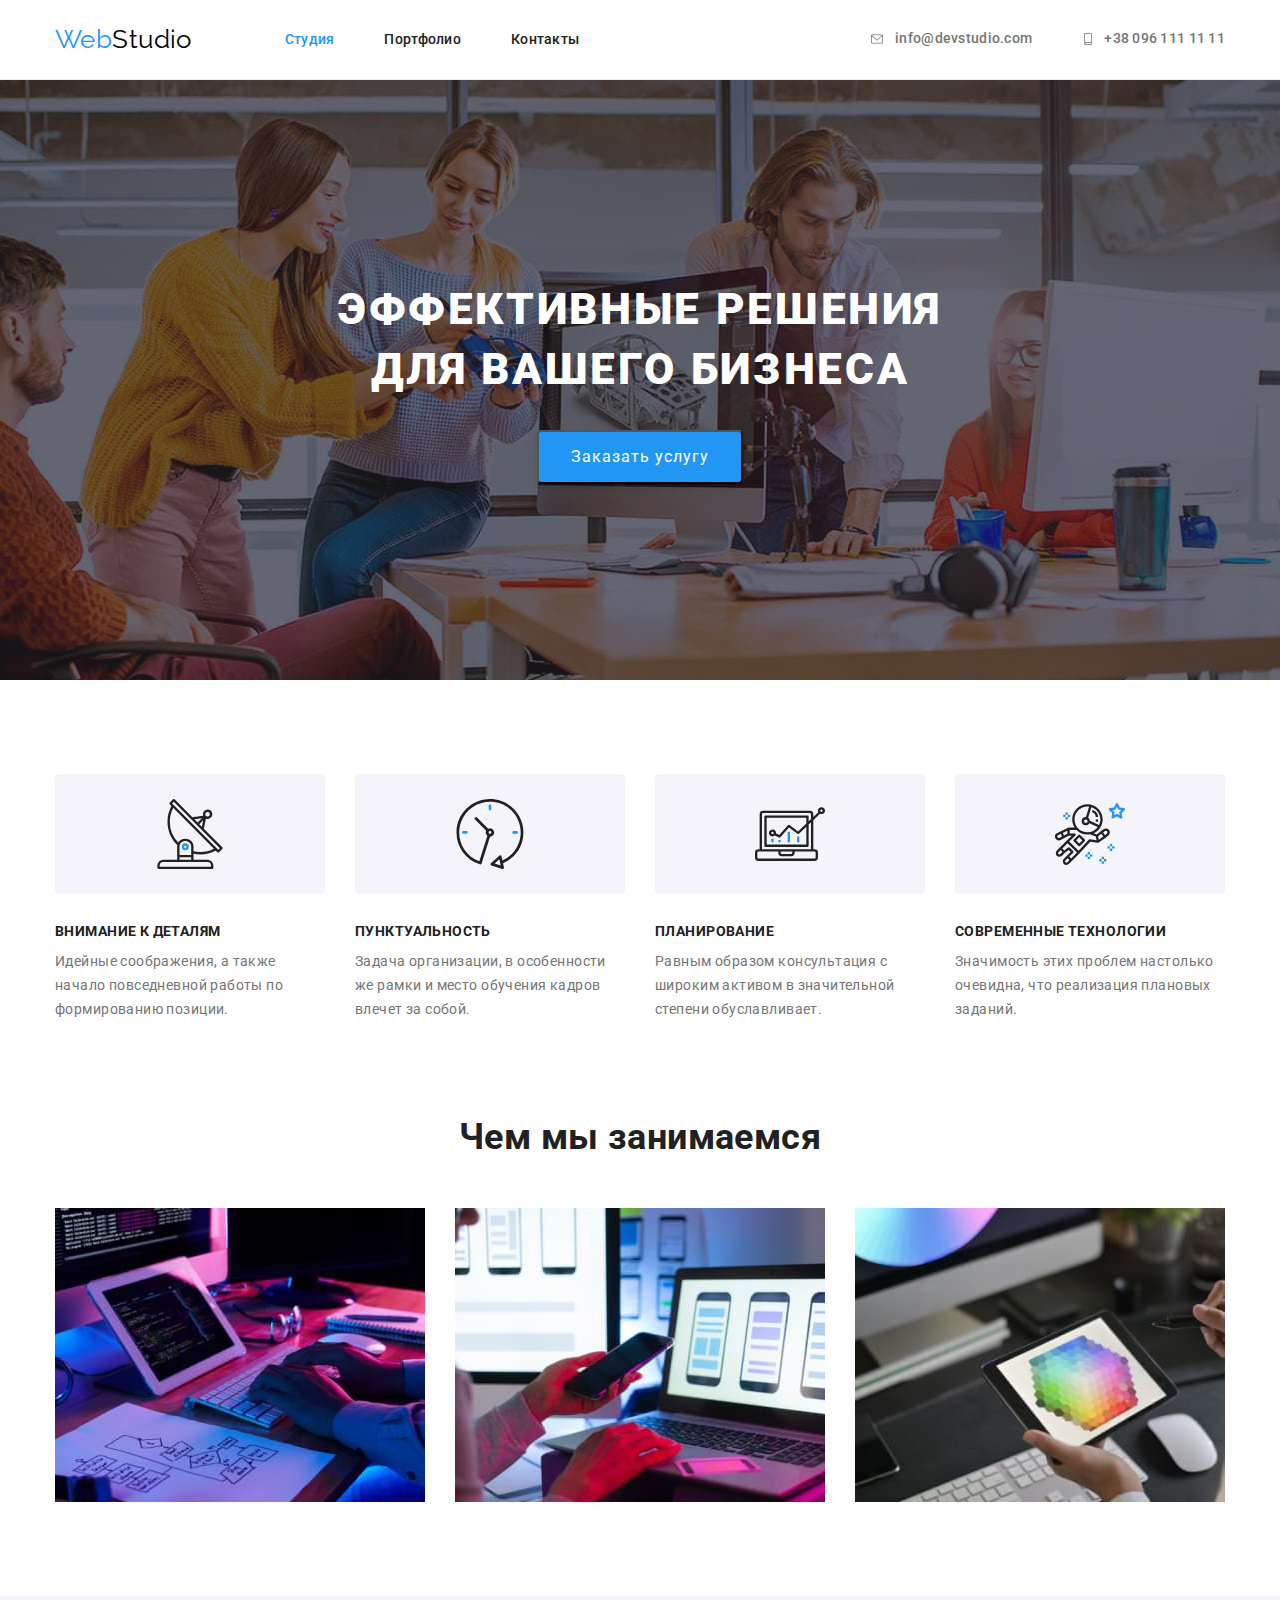
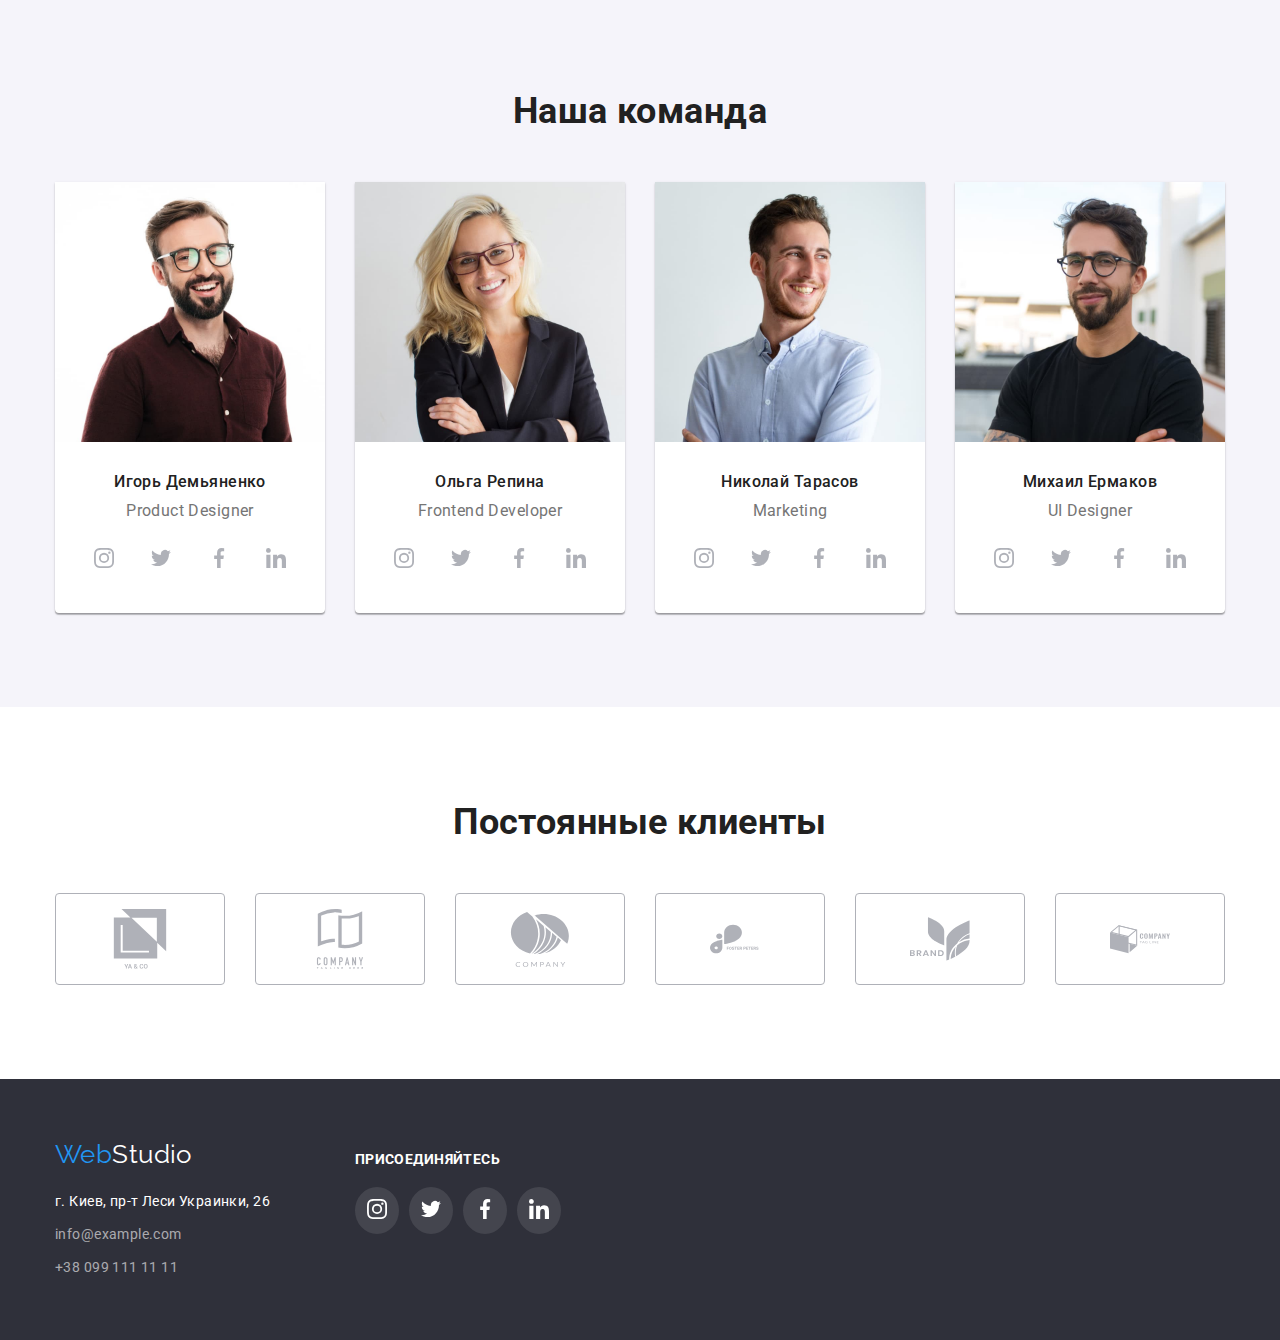
==== index.html @ d4ec1c71 "Змінив імʼя класу" ====
<!DOCTYPE html>
<html lang="ru">
  <head>
    <meta charset="UTF-8" />
    <meta http-equiv="X-UA-Compatible" content="IE=edge" />
    <meta name="viewport" content="width=device-width, initial-scale=1.0" />
    <title>Студия</title>
    <link rel="preconnect" href="https://fonts.googleapis.com" />
    <link rel="preconnect" href="https://fonts.gstatic.com" crossorigin />
    <link
      href="https://fonts.googleapis.com/css2?family=Raleway:wght@700&family=Roboto:wght@400;500;700;900&display=swap"
      rel="stylesheet"
    />
    <link
      rel="stylesheet"
      href="https://cdnjs.cloudflare.com/ajax/libs/modern-normalize/1.1.0/modern-normalize.min.css"
    />
    <link rel="stylesheet" href="./css/styles.css" />
  </head>
  <body>
    <header class="header-bg">
      <div class="container main-nav">
        <a href="./index.html" class="logo">Web<span class="logo-black">Studio</span></a>
        <nav>
          <ul class="site-nav list">
            <li class="nav-item"><a href="./index.html" class="nav-link current">Студия</a></li>
            <li class="nav-item"><a href="./portfolio.html" class="nav-link">Портфолио</a></li>
            <li class="nav-item"><a href="" class="nav-link">Контакты</a></li>
          </ul>
        </nav>
        <ul class="auth-nav list">
          <li class="auth-item">
            <a href="mailto:info@devstudio.com" class="auth-link">
              <svg class="icon-auth" width="16px" height="12px">
                <use href="./images/icons.svg#icon-envelope"></use>
              </svg>
              info@devstudio.com
            </a>
          </li>
          <li class="auth-item">
            <a href="tel:+380961111111" class="auth-link">
              <svg class="icon-auth" width="12px" height="12px">
                <use href="./images/icons.svg#icon-smartphone"></use>
              </svg>
              +38 096 111 11 11
            </a>
          </li>
        </ul>
      </div>
    </header>
    <main>
      <section class="hero-overlay">
        <div class="container">
          <h1 class="hero-title">
            Эффективные решения <br />
            для вашего бизнеса
          </h1>
          <button type="button" class="btn">Заказать услугу</button>
        </div>
      </section>
      <section>
        <div class="container">
          <h2 class="visually-hidden">Преимущества</h2>
          <ul class="benefit list">
            <li class="benefit-item">
              <div class="icon-bg">
                <svg width="70px" height="70px">
                  <use href="./images/icons.svg#icon-antenna"></use>
                </svg>
              </div>
              <h3 class="benefit-title">Внимание к деталям</h3>
              <p class="benefit-text">
                Идейные соображения, а также начало повседневной работы по формированию позиции.
              </p>
            </li>
            <li class="benefit-item">
              <div class="icon-bg">
                <svg width="70px" height="70px">
                  <use href="./images/icons.svg#icon-clock"></use>
                </svg>
              </div>
              <h3 class="benefit-title">Пунктуальность</h3>
              <p class="benefit-text">
                Задача организации, в особенности же рамки и место обучения кадров влечет за собой.
              </p>
            </li>
            <li class="benefit-item">
              <div class="icon-bg">
                <svg width="70px" height="70px">
                  <use href="./images/icons.svg#icon-diagram"></use>
                </svg>
              </div>
              <h3 class="benefit-title">Планирование</h3>
              <p class="benefit-text">
                Равным образом консультация с широким активом в значительной степени обуславливает.
              </p>
            </li>
            <li class="benefit-item">
              <div class="icon-bg">
                <svg width="70px" height="70px">
                  <use href="./images/icons.svg#icon-astronaut"></use>
                </svg>
              </div>
              <h3 class="benefit-title">Современные технологии</h3>
              <p class="benefit-text">
                Значимость этих проблем настолько очевидна, что реализация плановых заданий.
              </p>
            </li>
          </ul>
        </div>
      </section>
      <section class="section">
        <div class="container">
          <h2 class="section-title">Чем мы занимаемся</h2>
          <ul class="specilization list">
            <li class="specilization-item">
              <img
                class="no-gap"
                src="./images/programing.jpg"
                alt="програмированние"
                width="370"
                height="294"
              />
            </li>
            <li class="specilization-item">
              <img
                class="no-gap"
                src="./images/applications.jpg"
                alt="мобильные приложения"
                width="370"
                height="294"
              />
            </li>
            <li class="specilization-item">
              <img class="no-gap" src="./images/design.jpg" alt="дизайн" width="370" height="294" />
            </li>
          </ul>
        </div>
      </section>
      <section class="section team-bg">
        <div class="container">
          <h2 class="section-title">Наша команда</h2>
          <ul class="employee list">
            <li class="employee-list">
              <div class="employee-bg">
                <img
                  class="no-gap"
                  src="./images/foto1.jpg"
                  alt="Сотрудник отдела дизайна продуктов"
                  width="270"
                  height="260"
                />
                <h3 class="employee-name">Игорь Демьяненко</h3>
                <p class="employee-position">Product Designer</p>
                <a class="icon-sn" href="">
                  <svg width="20px" height="20px">
                    <use href="./images/icons.svg#icon-instagram"></use>
                  </svg>
                </a>
                <a class="icon-sn" href="">
                  <svg width="20px" height="20px">
                    <use href="./images/icons.svg#icon-twitter"></use>
                  </svg>
                </a>
                <a class="icon-sn" href="">
                  <svg width="20px" height="20px">
                    <use href="./images/icons.svg#icon-facebook"></use>
                  </svg>
                </a>
                <a class="icon-sn" href="">
                  <svg width="20px" height="20px">
                    <use href="./images/icons.svg#icon-linkedin"></use>
                  </svg>
                </a>
              </div>
            </li>
            <li class="employee-list">
              <div class="employee-bg">
                <img
                  class="no-gap"
                  src="./images/foto2.jpg"
                  alt="Сотрудник отдела фронтенд-разроботки"
                  width="270"
                  height="260"
                />
                <h3 class="employee-name">Ольга Репина</h3>
                <p class="employee-position">Frontend Developer</p>
                <a class="icon-sn" href="">
                  <svg width="20px" height="20px">
                    <use href="./images/icons.svg#icon-instagram"></use>
                  </svg>
                </a>
                <a class="icon-sn" href="">
                  <svg width="20px" height="20px">
                    <use href="./images/icons.svg#icon-twitter"></use>
                  </svg>
                </a>
                <a class="icon-sn" href="">
                  <svg width="20px" height="20px">
                    <use href="./images/icons.svg#icon-facebook"></use>
                  </svg>
                </a>
                <a class="icon-sn" href="">
                  <svg width="20px" height="20px">
                    <use href="./images/icons.svg#icon-linkedin"></use>
                  </svg>
                </a>
              </div>
            </li>
            <li class="employee-list">
              <div class="employee-bg">
                <img
                  class="no-gap"
                  src="./images/foto3.jpg"
                  alt="Сотрудник отдела маркетинга"
                  width="270"
                  height="260"
                />
                <h3 class="employee-name">Николай Тарасов</h3>
                <p class="employee-position">Marketing</p>
                <a class="icon-sn" href="">
                  <svg width="20px" height="20px">
                    <use href="./images/icons.svg#icon-instagram"></use>
                  </svg>
                </a>
                <a class="icon-sn" href="">
                  <svg width="20px" height="20px">
                    <use href="./images/icons.svg#icon-twitter"></use>
                  </svg>
                </a>
                <a class="icon-sn" href="">
                  <svg width="20px" height="20px">
                    <use href="./images/icons.svg#icon-facebook"></use>
                  </svg>
                </a>
                <a class="icon-sn" href="">
                  <svg width="20px" height="20px">
                    <use href="./images/icons.svg#icon-linkedin"></use>
                  </svg>
                </a>
              </div>
            </li>
            <li class="employee-list">
              <div class="employee-bg">
                <img
                  class="no-gap"
                  src="./images/foto4.jpg"
                  alt="Сотрудник отдела дизайна интерфейсов"
                  width="270"
                  height="260"
                />
                <h3 class="employee-name">Михаил Ермаков</h3>
                <p class="employee-position">UI Designer</p>
                <a class="icon-sn" href="">
                  <svg width="20px" height="20px">
                    <use href="./images/icons.svg#icon-instagram"></use>
                  </svg>
                </a>
                <a class="icon-sn" href="">
                  <svg width="20px" height="20px">
                    <use href="./images/icons.svg#icon-twitter"></use>
                  </svg>
                </a>
                <a class="icon-sn" href="">
                  <svg width="20px" height="20px">
                    <use href="./images/icons.svg#icon-facebook"></use>
                  </svg>
                </a>
                <a class="icon-sn" href="">
                  <svg width="20px" height="20px">
                    <use href="./images/icons.svg#icon-linkedin"></use>
                  </svg>
                </a>
              </div>
            </li>
          </ul>
        </div>
      </section>
      <section class="section container">
        <h2 class="section-title">Постоянные клиенты</h2>
        <ul class="clients list">
          <li class="clients-item">
            <a class="logo-clients" href="">
              <svg class="icon-clients" width="106px" height="60">
                <use href="./images/icons.svg#icon-company1"></use>
              </svg>
            </a>
          </li>
          <li class="clients-item">
            <a class="logo-clients" href="">
              <svg class="icon-clients" width="106px" height="60">
                <use href="./images/icons.svg#icon-company2"></use>
              </svg>
            </a>
          </li>
          <li class="clients-item">
            <a class="logo-clients" href="">
              <svg class="icon-clients" width="106px" height="60">
                <use href="./images/icons.svg#icon-company3"></use>
              </svg>
            </a>
          </li>
          <li class="clients-item">
            <a class="logo-clients" href="">
              <svg class="icon-clients" width="106px" height="60">
                <use href="./images/icons.svg#icon-company4"></use>
              </svg>
            </a>
          </li>
          <li class="clients-item">
            <a class="logo-clients" href="">
              <svg class="icon-clients" width="106px" height="60">
                <use href="./images/icons.svg#icon-company5"></use>
              </svg>
            </a>
          </li>
          <li class="clients-item">
            <a class="logo-clients" href="">
              <svg class="icon-clients" width="106px" height="60">
                <use href="./images/icons.svg#icon-company6"></use>
              </svg>
            </a>
          </li>
        </ul>
      </section>
    </main>
    <footer class="footer-bg">
      <div class="container footer">
        <address>
          <ul class="address list">
            <li class="logo-footer">
              <a class="logo" href="./index.html">Web<span class="logo-white">Studio</span></a>
            </li>
            <li>
              <a class="footer-address" href="">г. Киев, пр-т Леси Украинки, 26</a>
            </li>
            <li>
              <a class="footer-link" href="mailto:info@example.com">info@example.com</a>
            </li>
            <li>
              <a class="footer-link" href="tel:+380991111111">+38 099 111 11 11</a>
            </li>
          </ul>
        </address>
        <div>
          <h2 class="join-title">присоединяйтесь</h2>
          <ul class="social-network list">
            <li class="sn-item">
              <a class="icon-join" href="">
                <svg width="20px" height="20px">
                  <use href="./images/icons.svg#icon-instagram"></use>
                </svg>
              </a>
            </li>
            <li class="sn-item">
              <a class="icon-join" href="">
                <svg width="20px" height="20px">
                  <use href="./images/icons.svg#icon-twitter"></use>
                </svg>
              </a>
            </li>
            <li class="sn-item">
              <a class="icon-join" href="">
                <svg width="20px" height="20px">
                  <use href="./images/icons.svg#icon-facebook"></use>
                </svg>
              </a>
            </li>
            <li class="sn-item">
              <a class="icon-join" href="">
                <svg width="20px" height="20px">
                  <use href="./images/icons.svg#icon-linkedin"></use>
                </svg>
              </a>
            </li>
          </ul>
        </div>
      </div>
    </footer>
  </body>
</html>
---- css/styles.css ----
:root {
  --primary-text-color: #757575;
  --title-text-color: #212121;
  --accent-color: #2196f3;
  --white-color: #ffffff;
  --black-color: #000000;
  --hero-bg-color: #c4c4c4;
  --secondary-background-color: #f5f4fa;
  --third-background-color: #2f303a;
  --footer-contact-color: rgba(255, 255, 255, 0.6);
  --logo-color: #afb1b8;
}

/* Body */

body {
  background-color: var(--white-color);
  color: var(--primary-text-color);
  font-family: Roboto, sans-serif;
  font-size: 14px;
  letter-spacing: 0.03em;
}

/* List style */

.list {
  list-style: none;
}

/* No gap */

.no-gap {
  display: block;
}

/* Reset margin */

h1,
h2,
h3,
ul,
p {
  margin-top: 0;
  margin-bottom: 0;
}

/* Container */

.container {
  width: 1200px;
  margin-left: auto;
  margin-right: auto;
  padding-left: 15px;
  padding-right: 15px;
}

/* Section padding */

.section {
  padding-top: 94px;
  padding-bottom: 94px;
}

/*  Logo header & footer */

.logo {
  margin-right: 93px;
  color: var(--accent-color);
  font-family: Raleway, sans-serif;
  font-size: 26px;
  line-height: 1.19;
  text-decoration: none;
}

.logo-black {
  color: var(--black-color);
}

.logo-white {
  color: var(--white-color);
}

.header-bg {
  border-bottom: 1px solid #ececec;
  min-height: 80px;
}

/* Site navigation */

.main-nav {
  display: flex;
  align-items: center;
  padding-top: 24px;
}

.site-nav {
  display: flex;
  margin-top: 0;
  margin-bottom: 0;
  padding-left: 0px;
}

.site-nav .nav-link {
  color: var(--title-text-color);
  font-weight: 500;
  line-height: 1.14;
  letter-spacing: 0.02em;
  text-decoration: none;
}

.site-nav .nav-link:hover,
.site-nav .nav-link:focus {
  color: var(--accent-color);
}

.site-nav .current {
  color: var(--accent-color);
}

.nav-item:not(:last-child) {
  margin-right: 50px;
}

.auth-nav {
  display: flex;
  margin-top: 0;
  margin-bottom: 0;
  margin-left: auto;
}
.auth-nav .auth-link {
  display: flex;
  align-items: center;
  color: var(--primary-text-color);
  font-weight: 500;
  line-height: 1.14;
  letter-spacing: 0.02em;
  text-decoration: none;
}

.auth-nav .auth-link:hover,
.auth-nav .auth-link:focus {
  color: var(--accent-color);
}

.auth-item:not(:last-child) {
  margin-right: 50px;
}
.icon-auth {
  margin-right: 10px;
  fill: currentColor;
}
/* Button */

.btn {
  display: flex;
  padding: 10px 32px;
  margin-left: auto;
  margin-right: auto;
  align-items: center;
  text-align: center;
  background-color: var(--accent-color);
  color: var(--white-color);
  cursor: pointer;
  font-family: inherit;
  font-size: 16px;
  line-height: 1.88;
  letter-spacing: 0.06em;
  box-shadow: 0px 4px 4px rgba(0, 0, 0, 0.15);
  border-radius: 4px;
}

/* Filter button*/

.filter-box {
  display: flex;
  justify-content: center;
  padding-bottom: 50px;
  padding-left: 0;
}

.filter-btn {
  padding: 6px 22px;
  border: transparent;
  border-radius: 4px;
  cursor: pointer;
  color: var(--title-text-color);
  background-color: var(--secondary-background-color);
  font-family: inherit;
  font-weight: 500;
  font-size: 16px;
  line-height: 1.63;
  text-align: center;
}

.filter-item:not(:last-child) {
  margin-right: 8px;
}

.filter-btn:focus,
.filter-btn:hover,
.active-btn {
  background-color: var(--accent-color);
  color: var(--white-color);
  box-shadow: 0px 3px 1px rgba(0, 0, 0, 0.1), 0px 1px 2px rgba(0, 0, 0, 0.08),
    0px 2px 2px rgba(0, 0, 0, 0.12);
  outline: none;
}

/* Section */

.hero-overlay {
  margin-right: auto;
  margin-left: auto;
  max-width: 1600px;
  min-height: 600px;
  justify-content: center;
  background-color: var(--hero-bg-color);
  background-image: linear-gradient(to right, rgba(47, 48, 58, 0.4), rgba(47, 48, 58, 0.4)),
    url(../images/overlay.jpg);
  background-position: center;
}

.hero-title {
  margin-top: 0;
  margin-bottom: 30px;
  padding-top: 200px;
  color: var(--white-color);
  font-weight: 900;
  font-size: 44px;
  line-height: 1.36;
  text-align: center;
  letter-spacing: 0.06em;
  text-transform: uppercase;
}

.visually-hidden {
  position: absolute;
  width: 1px;
  height: 1px;
  margin: -1px;
  border: 0;
  padding: 0;
  white-space: nowrap;
  clip-path: inset(100%);
  clip: rect(0 0 0 0);
  overflow: hidden;
}

.benefit {
  display: flex;
  padding-left: 0;
  padding-top: 94px;
}
.benefit-item {
  width: 270px;
}
.benefit-item:not(:last-child) {
  margin-right: 30px;
}

.benefit-title {
  margin-top: 0;
  margin-bottom: 10px;
  color: var(--title-text-color);
  font-size: 14px;
  line-height: 1.14;
  text-transform: uppercase;
}
.benefit-text {
  margin-top: 0;
  margin-bottom: 0;
  line-height: 1.71;
}

.benefit-item .icon-bg {
  display: flex;
  height: 120px;
  margin-bottom: 30px;
  justify-content: center;
  align-items: center;
  background-color: var(--secondary-background-color);
  border-radius: 4px;
}

.section .section-title {
  margin-top: 0;
  margin-bottom: 50px;
  color: var(--title-text-color);
  font-size: 36px;
  line-height: 1.17;
  text-align: center;
}

.specilization {
  display: flex;
  padding-left: 0;
}

.specilization-item:not(:last-child) {
  margin-right: 30px;
}

.team-bg {
  background-color: var(--secondary-background-color);
}

.employee {
  display: flex;
  padding-left: 0;
}

.employee .employee-list:not(:last-child) {
  margin-right: 30px;
}

.employee .employee-name {
  margin-top: 30px;
  color: var(--title-text-color);
  font-weight: 500;
  font-size: 16px;
  line-height: 1.19;
  text-align: center;
}

.employee .employee-position {
  margin-top: 10px;
  font-size: 16px;
  line-height: 1.19;
  text-align: center;
}

.employee-bg {
  background-color: var(--white-color);
  box-shadow: 0px 1px 3px rgba(0, 0, 0, 0.12), 0px 1px 1px rgba(0, 0, 0, 0.14),
    0px 2px 1px rgba(0, 0, 0, 0.2);
  border-radius: 0px 0px 4px 4px;
  text-align: center;
}

.icon-sn {
  display: inline-block;
  margin-top: 16px;
  padding: 12px;
  margin-bottom: 30px;
  fill: var(--logo-color);
}

.icon-sn:not(:last-child) {
  margin-right: 10px;
}

.icon-sn:hover,
.icon-sn:focus {
  display: inline-flex;
  fill: var(--white-color);
  margin-top: 16px;
  background-color: var(--accent-color);
  padding: 12px;
  border-radius: 50%;
  justify-content: center;
  align-items: center;
  outline: none;
}

.clients {
  display: inline-flex;
  padding-left: 0px;
}

.icon-clients {
  fill: currentColor;
}

.logo-clients {
  display: flex;
  width: 170px;
  height: 92px;
  color: var(--logo-color);
  border: 1px solid var(--logo-color);
  border-radius: 4px;
  align-items: center;
  justify-content: center;
}

.logo-clients:hover,
.logo-clients:focus {
  color: var(--accent-color);
  border-color: var(--accent-color);
}

.clients-item:not(:last-child) {
  margin-right: 30px;
}

/* Portfolio section */

.project {
  display: flex;
  flex-wrap: wrap;
  padding-left: 0;
  padding-right: 0;
}

.project-item {
  margin-right: 30px;
  margin-bottom: 30px;
}

.project-item:nth-child(3n) {
  margin-right: 0;
}
.project-item:nth-last-child(-n + 3) {
  margin-bottom: 0;
}

.project-item:hover {
  box-shadow: 0px 1px 1px rgba(0, 0, 0, 0.12), 0px 4px 4px rgba(0, 0, 0, 0.06),
    1px 4px 6px rgba(0, 0, 0, 0.16);
}

.image-title {
  padding-top: 20px;
  padding-left: 24px;
  color: var(--title-text-color);
  font-size: 18px;
  letter-spacing: 0.06em;
}

.affiliation {
  margin-top: 4px;
  padding-bottom: 20px;
  padding-left: 24px;
  font-size: 16px;
}

.title-border {
  border: 1px solid #eeeeee;
  border-top: none;
}

/* Footer */

.footer-bg {
  background-color: var(--third-background-color);
}

.footer {
  display: flex;
  font-style: normal;
}

.logo-footer {
  margin-bottom: 20px;
  font-style: normal;
}

.address {
  padding-left: 0px;
  padding-top: 60px;
  padding-bottom: 60px;
}

.footer-address {
  color: var(--white-color);
  font-style: normal;
  line-height: 1.71;
  text-decoration: none;
}

.footer-link {
  display: inline-block;
  margin-top: 9px;
  color: var(--footer-contact-color);
  text-decoration: none;
  font-style: normal;
  line-height: 1.71;
  letter-spacing: 0.03em;
}
.footer-link:hover,
.footer-link:focus {
  color: var(--accent-color);
}

.social-network {
  display: inline-flex;
  margin-top: 20px;
  margin-left: 70px;
  padding-left: 0;
  justify-content: space-between;
}

.join-title {
  margin-left: 70px;
  padding-top: 72px;
  font-size: 14px;
  letter-spacing: 0.03em;
  text-transform: uppercase;
  color: var(--white-color);
  text-decoration: none;
}

.icon-join {
  display: inline-block;
  background-color: rgba(255, 255, 255, 0.1);
  padding: 12px;
  border-radius: 50%;
  fill: var(--white-color);
}

.icon-join:hover,
.icon-join:focus {
  background: var(--accent-color);
  outline: none;
}

.sn-item:not(:last-child) {
  margin-right: 10px;
}
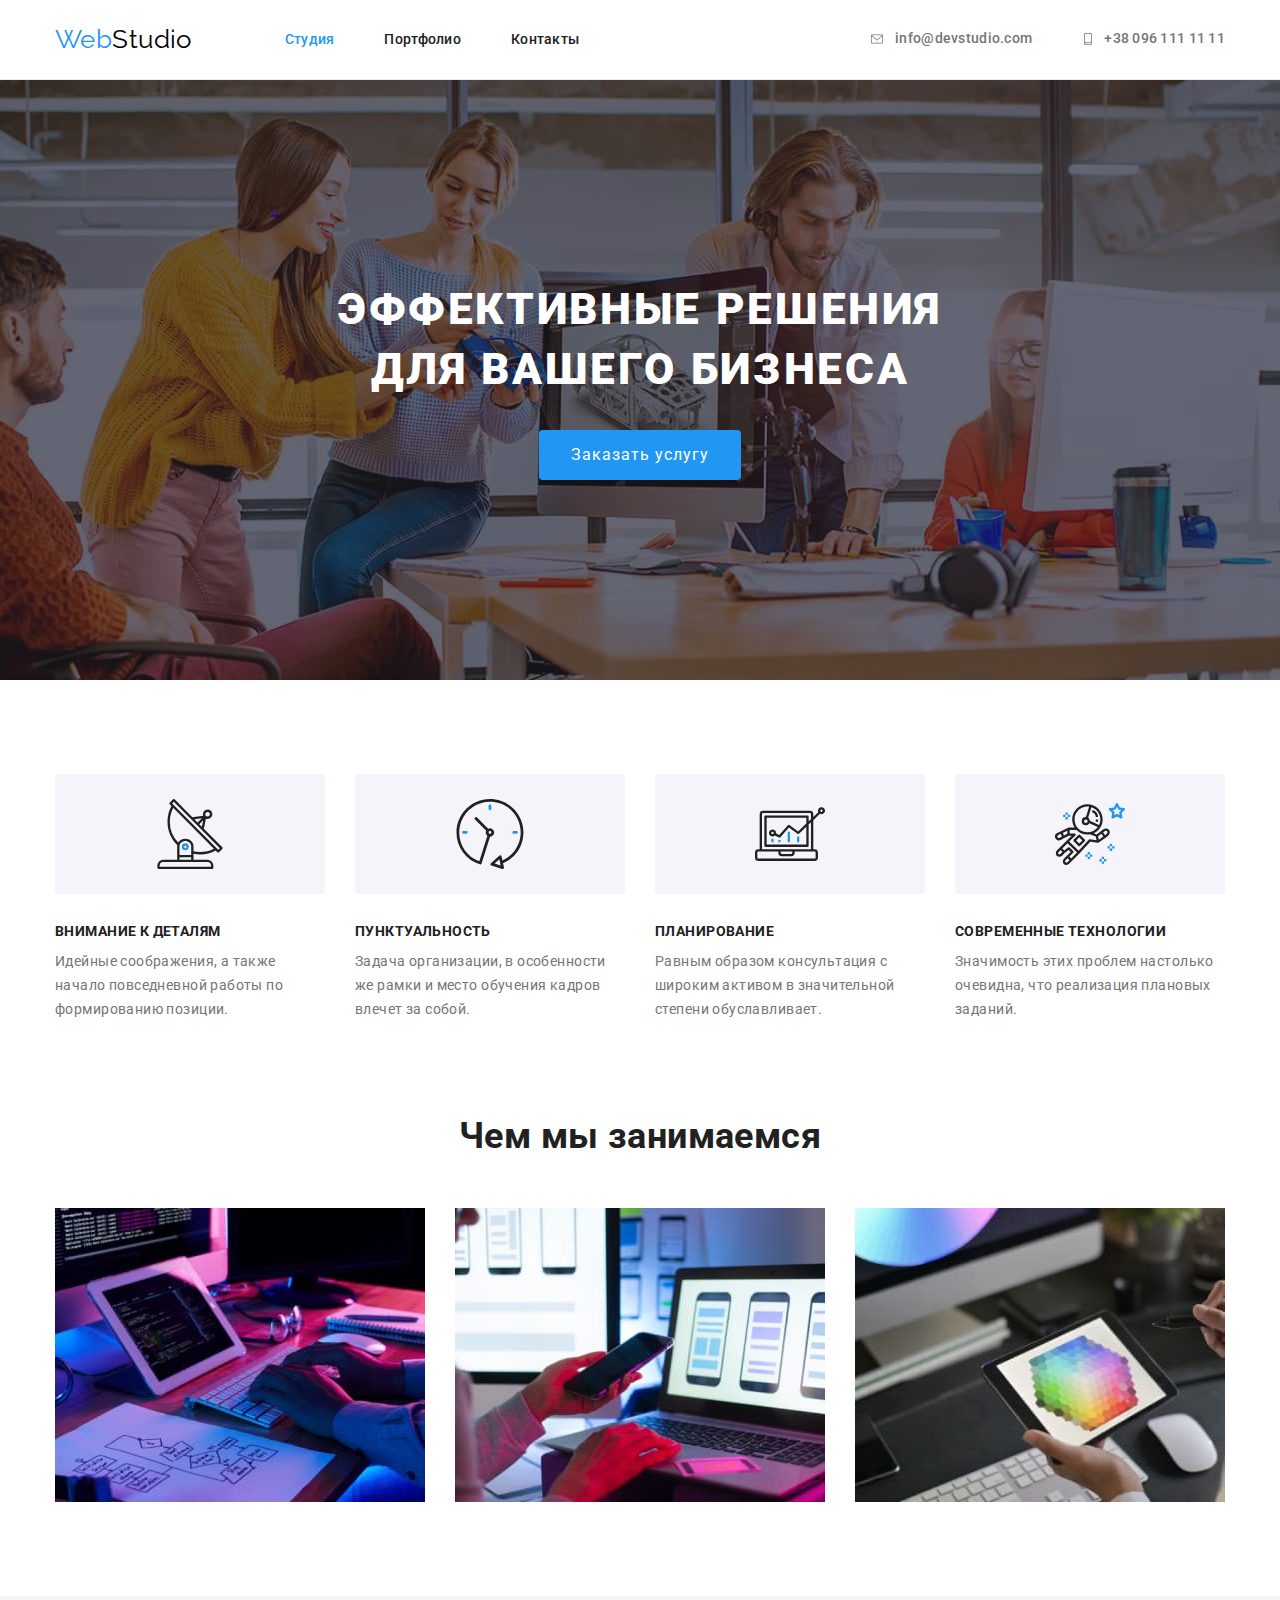
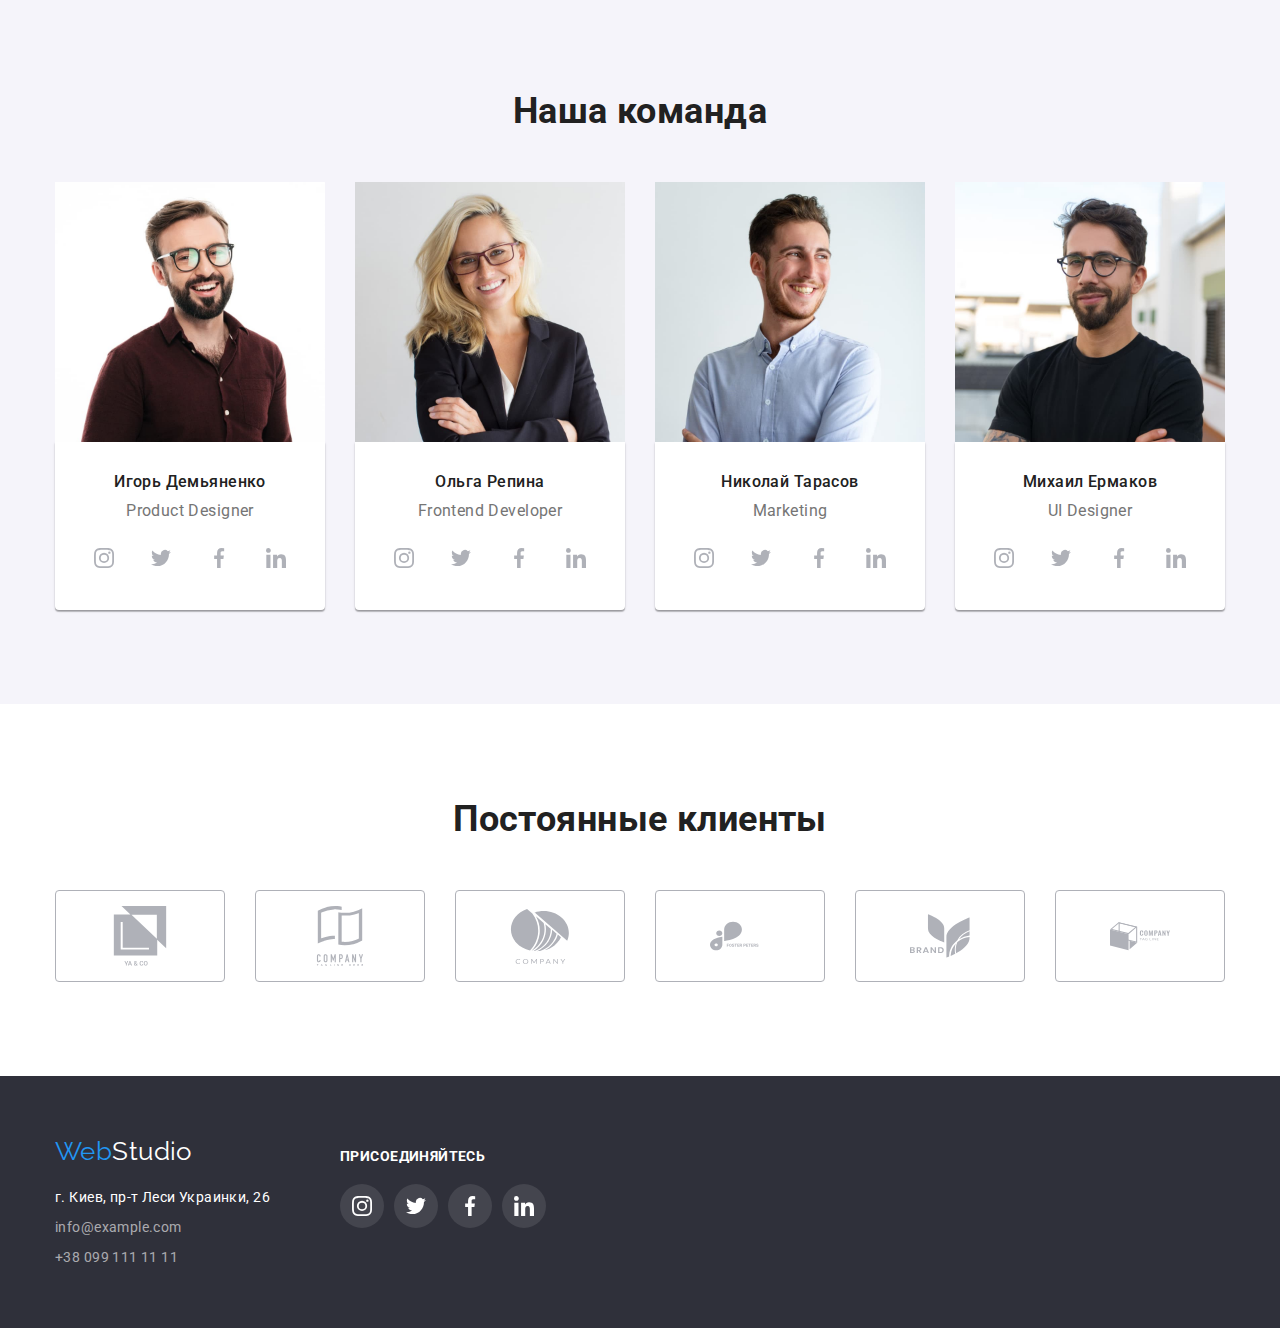
==== commit 7887467e: "Виконав завдання" ====
--- a/index.html
+++ b/index.html
@@ -18,11 +18,11 @@
     <link rel="stylesheet" href="./css/styles.css" />
   </head>
   <body>
-    <header class="header-bg">
+    <header class="header">
       <div class="container main-nav">
-        <a href="./index.html" class="logo">Web<span class="logo-black">Studio</span></a>
-        <nav>
-          <ul class="site-nav list">
+        <nav class="site-nav">
+          <a href="./index.html" class="logo">Web<span class="logo-black">Studio</span></a>
+          <ul class="navigation list">
             <li class="nav-item"><a href="./index.html" class="nav-link current">Студия</a></li>
             <li class="nav-item"><a href="./portfolio.html" class="nav-link">Портфолио</a></li>
             <li class="nav-item"><a href="" class="nav-link">Контакты</a></li>
@@ -49,21 +49,18 @@
       </div>
     </header>
     <main>
-      <section class="hero-overlay">
+      <section class="section hero">
         <div class="container">
-          <h1 class="hero-title">
-            Эффективные решения <br />
-            для вашего бизнеса
-          </h1>
+          <h1 class="hero-title">Эффективные решения для вашего бизнеса</h1>
           <button type="button" class="btn">Заказать услугу</button>
         </div>
       </section>
-      <section>
+      <section class="section about">
         <div class="container">
           <h2 class="visually-hidden">Преимущества</h2>
           <ul class="benefit list">
             <li class="benefit-item">
-              <div class="icon-bg">
+              <div class="icon-benefit">
                 <svg width="70px" height="70px">
                   <use href="./images/icons.svg#icon-antenna"></use>
                 </svg>
@@ -74,7 +71,7 @@
               </p>
             </li>
             <li class="benefit-item">
-              <div class="icon-bg">
+              <div class="icon-benefit">
                 <svg width="70px" height="70px">
                   <use href="./images/icons.svg#icon-clock"></use>
                 </svg>
@@ -85,7 +82,7 @@
               </p>
             </li>
             <li class="benefit-item">
-              <div class="icon-bg">
+              <div class="icon-benefit">
                 <svg width="70px" height="70px">
                   <use href="./images/icons.svg#icon-diagram"></use>
                 </svg>
@@ -96,7 +93,7 @@
               </p>
             </li>
             <li class="benefit-item">
-              <div class="icon-bg">
+              <div class="icon-benefit">
                 <svg width="70px" height="70px">
                   <use href="./images/icons.svg#icon-astronaut"></use>
                 </svg>
@@ -137,19 +134,19 @@
           </ul>
         </div>
       </section>
-      <section class="section team-bg">
+      <section class="section team">
         <div class="container">
           <h2 class="section-title">Наша команда</h2>
           <ul class="employee list">
             <li class="employee-list">
-              <div class="employee-bg">
-                <img
-                  class="no-gap"
-                  src="./images/foto1.jpg"
-                  alt="Сотрудник отдела дизайна продуктов"
-                  width="270"
-                  height="260"
-                />
+              <img
+                class="no-gap"
+                src="./images/foto1.jpg"
+                alt="Сотрудник отдела дизайна продуктов"
+                width="270"
+                height="260"
+              />
+              <div class="employee-thumb">
                 <h3 class="employee-name">Игорь Демьяненко</h3>
                 <p class="employee-position">Product Designer</p>
                 <a class="icon-sn" href="">
@@ -175,14 +172,14 @@
               </div>
             </li>
             <li class="employee-list">
-              <div class="employee-bg">
-                <img
-                  class="no-gap"
-                  src="./images/foto2.jpg"
-                  alt="Сотрудник отдела фронтенд-разроботки"
-                  width="270"
-                  height="260"
-                />
+              <img
+                class="no-gap"
+                src="./images/foto2.jpg"
+                alt="Сотрудник отдела фронтенд-разроботки"
+                width="270"
+                height="260"
+              />
+              <div class="employee-thumb">
                 <h3 class="employee-name">Ольга Репина</h3>
                 <p class="employee-position">Frontend Developer</p>
                 <a class="icon-sn" href="">
@@ -208,14 +205,14 @@
               </div>
             </li>
             <li class="employee-list">
-              <div class="employee-bg">
-                <img
-                  class="no-gap"
-                  src="./images/foto3.jpg"
-                  alt="Сотрудник отдела маркетинга"
-                  width="270"
-                  height="260"
-                />
+              <img
+                class="no-gap"
+                src="./images/foto3.jpg"
+                alt="Сотрудник отдела маркетинга"
+                width="270"
+                height="260"
+              />
+              <div class="employee-thumb">
                 <h3 class="employee-name">Николай Тарасов</h3>
                 <p class="employee-position">Marketing</p>
                 <a class="icon-sn" href="">
@@ -241,14 +238,14 @@
               </div>
             </li>
             <li class="employee-list">
-              <div class="employee-bg">
-                <img
-                  class="no-gap"
-                  src="./images/foto4.jpg"
-                  alt="Сотрудник отдела дизайна интерфейсов"
-                  width="270"
-                  height="260"
-                />
+              <img
+                class="no-gap"
+                src="./images/foto4.jpg"
+                alt="Сотрудник отдела дизайна интерфейсов"
+                width="270"
+                height="260"
+              />
+              <div class="employee-thumb">
                 <h3 class="employee-name">Михаил Ермаков</h3>
                 <p class="employee-position">UI Designer</p>
                 <a class="icon-sn" href="">
@@ -324,56 +321,58 @@
         </ul>
       </section>
     </main>
-    <footer class="footer-bg">
-      <div class="container footer">
-        <address>
-          <ul class="address list">
-            <li class="logo-footer">
-              <a class="logo" href="./index.html">Web<span class="logo-white">Studio</span></a>
-            </li>
-            <li>
-              <a class="footer-address" href="">г. Киев, пр-т Леси Украинки, 26</a>
-            </li>
-            <li>
-              <a class="footer-link" href="mailto:info@example.com">info@example.com</a>
-            </li>
-            <li>
-              <a class="footer-link" href="tel:+380991111111">+38 099 111 11 11</a>
-            </li>
-          </ul>
-        </address>
-        <div>
-          <h2 class="join-title">присоединяйтесь</h2>
-          <ul class="social-network list">
-            <li class="sn-item">
-              <a class="icon-join" href="">
-                <svg width="20px" height="20px">
-                  <use href="./images/icons.svg#icon-instagram"></use>
-                </svg>
-              </a>
-            </li>
-            <li class="sn-item">
-              <a class="icon-join" href="">
-                <svg width="20px" height="20px">
-                  <use href="./images/icons.svg#icon-twitter"></use>
-                </svg>
-              </a>
-            </li>
-            <li class="sn-item">
-              <a class="icon-join" href="">
-                <svg width="20px" height="20px">
-                  <use href="./images/icons.svg#icon-facebook"></use>
-                </svg>
-              </a>
-            </li>
-            <li class="sn-item">
-              <a class="icon-join" href="">
-                <svg width="20px" height="20px">
-                  <use href="./images/icons.svg#icon-linkedin"></use>
-                </svg>
-              </a>
-            </li>
-          </ul>
+    <footer class="footer">
+      <div class="container">
+        <div class="cont">
+          <div class="addcont">
+            <a class="logo" href="./index.html">Web<span class="logo-white">Studio</span></a>
+            <address>
+              <ul class="address list">
+                <li class="address-item">
+                  <a class="footer-address" href="">г. Киев, пр-т Леси Украинки, 26</a>
+                </li>
+                <li class="address-item">
+                  <a class="footer-link" href="mailto:info@example.com">info@example.com</a>
+                </li>
+                <li class="address-item">
+                  <a class="footer-link" href="tel:+380991111111">+38 099 111 11 11</a>
+                </li>
+              </ul>
+            </address>
+          </div>
+          <div class="join-box">
+            <h2 class="join-title">присоединяйтесь</h2>
+            <ul class="social-network list">
+              <li class="sn-item">
+                <a class="icon-join" href="">
+                  <svg width="20px" height="20px">
+                    <use href="./images/icons.svg#icon-instagram"></use>
+                  </svg>
+                </a>
+              </li>
+              <li class="sn-item">
+                <a class="icon-join" href="">
+                  <svg width="20px" height="20px">
+                    <use href="./images/icons.svg#icon-twitter"></use>
+                  </svg>
+                </a>
+              </li>
+              <li class="sn-item">
+                <a class="icon-join" href="">
+                  <svg width="20px" height="20px">
+                    <use href="./images/icons.svg#icon-facebook"></use>
+                  </svg>
+                </a>
+              </li>
+              <li class="sn-item">
+                <a class="icon-join" href="">
+                  <svg width="20px" height="20px">
+                    <use href="./images/icons.svg#icon-linkedin"></use>
+                  </svg>
+                </a>
+              </li>
+            </ul>
+          </div>
         </div>
       </div>
     </footer>
--- a/css/styles.css
+++ b/css/styles.css
@@ -31,6 +31,7 @@
 
 .no-gap {
   display: block;
+  border-radius: 0px;
 }
 
 /* Reset margin */
@@ -80,23 +81,26 @@
   color: var(--white-color);
 }
 
-.header-bg {
+/* Site navigation */
+
+.header {
   border-bottom: 1px solid #ececec;
-  min-height: 80px;
-}
-
-/* Site navigation */
+  padding: 24px 0px;
+}
 
 .main-nav {
   display: flex;
   align-items: center;
-  padding-top: 24px;
 }
 
 .site-nav {
   display: flex;
-  margin-top: 0;
-  margin-bottom: 0;
+  padding-left: 0px;
+}
+
+.navigation {
+  display: flex;
+  align-items: center;
   padding-left: 0px;
 }
 
@@ -123,8 +127,7 @@
 
 .auth-nav {
   display: flex;
-  margin-top: 0;
-  margin-bottom: 0;
+  padding-left: 0px;
   margin-left: auto;
 }
 .auth-nav .auth-link {
@@ -152,12 +155,7 @@
 /* Button */
 
 .btn {
-  display: flex;
   padding: 10px 32px;
-  margin-left: auto;
-  margin-right: auto;
-  align-items: center;
-  text-align: center;
   background-color: var(--accent-color);
   color: var(--white-color);
   cursor: pointer;
@@ -167,7 +165,199 @@
   letter-spacing: 0.06em;
   box-shadow: 0px 4px 4px rgba(0, 0, 0, 0.15);
   border-radius: 4px;
-}
+  border: none;
+}
+
+/* Section */
+
+.hero {
+  margin-right: auto;
+  margin-left: auto;
+  padding: 200px 0px;
+  max-width: 1600px;
+  text-align: center;
+  background-color: var(--hero-bg-color);
+  background-image: linear-gradient(to right, rgba(47, 48, 58, 0.4), rgba(47, 48, 58, 0.4)),
+    url(../images/overlay.jpg);
+  background-position: center;
+}
+
+.hero-title {
+  margin: 0px auto 30px auto;
+  width: 696px;
+  color: var(--white-color);
+  font-weight: 900;
+  font-size: 44px;
+  line-height: 1.36;
+  text-align: center;
+  letter-spacing: 0.06em;
+  text-transform: uppercase;
+}
+
+.visually-hidden {
+  position: absolute;
+  width: 1px;
+  height: 1px;
+  margin: -1px;
+  border: 0;
+  padding: 0;
+  white-space: nowrap;
+  clip-path: inset(100%);
+  clip: rect(0 0 0 0);
+  overflow: hidden;
+}
+
+.about {
+  padding-bottom: 0;
+}
+
+.benefit {
+  display: flex;
+  padding-left: 0;
+}
+.benefit-item {
+  width: 270px;
+}
+.benefit-item:not(:last-child) {
+  margin-right: 30px;
+}
+
+.benefit-title {
+  margin-top: 0;
+  margin-bottom: 10px;
+  color: var(--title-text-color);
+  font-size: 14px;
+  line-height: 1.14;
+  text-transform: uppercase;
+}
+.benefit-text {
+  margin-top: 0;
+  margin-bottom: 0;
+  line-height: 1.71;
+}
+
+.benefit-item .icon-benefit {
+  display: flex;
+  height: 120px;
+  margin-bottom: 30px;
+  justify-content: center;
+  align-items: center;
+  background-color: var(--secondary-background-color);
+  border-radius: 4px;
+}
+
+.section-title {
+  margin-top: 0;
+  margin-bottom: 50px;
+  color: var(--title-text-color);
+  font-size: 36px;
+  line-height: 1.17;
+  text-align: center;
+}
+
+.specilization {
+  display: flex;
+  padding-left: 0;
+}
+
+.specilization-item:not(:last-child) {
+  margin-right: 30px;
+}
+
+.team {
+  background-color: var(--secondary-background-color);
+}
+
+.employee {
+  display: flex;
+  padding-left: 0;
+}
+
+.employee .employee-list:not(:last-child) {
+  margin-right: 30px;
+}
+
+.employee-name {
+  color: var(--title-text-color);
+  font-weight: 500;
+  font-size: 16px;
+  line-height: 1.19;
+  text-align: center;
+}
+
+.employee .employee-position {
+  margin-top: 10px;
+  font-size: 16px;
+  line-height: 1.19;
+  text-align: center;
+}
+
+.employee-thumb {
+  padding: 30px 0px;
+  background-color: var(--white-color);
+  box-shadow: 0px 1px 3px rgba(0, 0, 0, 0.12), 0px 1px 1px rgba(0, 0, 0, 0.14),
+    0px 2px 1px rgba(0, 0, 0, 0.2);
+  border-radius: 0px 0px 4px 4px;
+  text-align: center;
+}
+
+.icon-sn {
+  display: inline-flex;
+  margin-top: 16px;
+  padding: 12px;
+  fill: var(--logo-color);
+}
+
+.icon-sn:not(:last-child) {
+  margin-right: 10px;
+}
+
+.icon-sn:hover,
+.icon-sn:focus {
+  display: inline-flex;
+  fill: var(--white-color);
+  margin-top: 16px;
+  background-color: var(--accent-color);
+  padding: 12px;
+  border-radius: 50%;
+  justify-content: center;
+  align-items: center;
+  outline: none;
+}
+
+/* Clients */
+
+.clients {
+  display: inline-flex;
+  padding-left: 0px;
+}
+
+.icon-clients {
+  fill: currentColor;
+}
+
+.logo-clients {
+  display: flex;
+  width: 170px;
+  height: 92px;
+  color: var(--logo-color);
+  border: 1px solid var(--logo-color);
+  border-radius: 4px;
+  align-items: center;
+  justify-content: center;
+}
+
+.logo-clients:hover,
+.logo-clients:focus {
+  color: var(--accent-color);
+  border-color: var(--accent-color);
+}
+
+.clients-item:not(:last-child) {
+  margin-right: 30px;
+}
+
+/* Portfolio page */
 
 /* Filter button*/
 
@@ -206,193 +396,7 @@
   outline: none;
 }
 
-/* Section */
-
-.hero-overlay {
-  margin-right: auto;
-  margin-left: auto;
-  max-width: 1600px;
-  min-height: 600px;
-  justify-content: center;
-  background-color: var(--hero-bg-color);
-  background-image: linear-gradient(to right, rgba(47, 48, 58, 0.4), rgba(47, 48, 58, 0.4)),
-    url(../images/overlay.jpg);
-  background-position: center;
-}
-
-.hero-title {
-  margin-top: 0;
-  margin-bottom: 30px;
-  padding-top: 200px;
-  color: var(--white-color);
-  font-weight: 900;
-  font-size: 44px;
-  line-height: 1.36;
-  text-align: center;
-  letter-spacing: 0.06em;
-  text-transform: uppercase;
-}
-
-.visually-hidden {
-  position: absolute;
-  width: 1px;
-  height: 1px;
-  margin: -1px;
-  border: 0;
-  padding: 0;
-  white-space: nowrap;
-  clip-path: inset(100%);
-  clip: rect(0 0 0 0);
-  overflow: hidden;
-}
-
-.benefit {
-  display: flex;
-  padding-left: 0;
-  padding-top: 94px;
-}
-.benefit-item {
-  width: 270px;
-}
-.benefit-item:not(:last-child) {
-  margin-right: 30px;
-}
-
-.benefit-title {
-  margin-top: 0;
-  margin-bottom: 10px;
-  color: var(--title-text-color);
-  font-size: 14px;
-  line-height: 1.14;
-  text-transform: uppercase;
-}
-.benefit-text {
-  margin-top: 0;
-  margin-bottom: 0;
-  line-height: 1.71;
-}
-
-.benefit-item .icon-bg {
-  display: flex;
-  height: 120px;
-  margin-bottom: 30px;
-  justify-content: center;
-  align-items: center;
-  background-color: var(--secondary-background-color);
-  border-radius: 4px;
-}
-
-.section .section-title {
-  margin-top: 0;
-  margin-bottom: 50px;
-  color: var(--title-text-color);
-  font-size: 36px;
-  line-height: 1.17;
-  text-align: center;
-}
-
-.specilization {
-  display: flex;
-  padding-left: 0;
-}
-
-.specilization-item:not(:last-child) {
-  margin-right: 30px;
-}
-
-.team-bg {
-  background-color: var(--secondary-background-color);
-}
-
-.employee {
-  display: flex;
-  padding-left: 0;
-}
-
-.employee .employee-list:not(:last-child) {
-  margin-right: 30px;
-}
-
-.employee .employee-name {
-  margin-top: 30px;
-  color: var(--title-text-color);
-  font-weight: 500;
-  font-size: 16px;
-  line-height: 1.19;
-  text-align: center;
-}
-
-.employee .employee-position {
-  margin-top: 10px;
-  font-size: 16px;
-  line-height: 1.19;
-  text-align: center;
-}
-
-.employee-bg {
-  background-color: var(--white-color);
-  box-shadow: 0px 1px 3px rgba(0, 0, 0, 0.12), 0px 1px 1px rgba(0, 0, 0, 0.14),
-    0px 2px 1px rgba(0, 0, 0, 0.2);
-  border-radius: 0px 0px 4px 4px;
-  text-align: center;
-}
-
-.icon-sn {
-  display: inline-block;
-  margin-top: 16px;
-  padding: 12px;
-  margin-bottom: 30px;
-  fill: var(--logo-color);
-}
-
-.icon-sn:not(:last-child) {
-  margin-right: 10px;
-}
-
-.icon-sn:hover,
-.icon-sn:focus {
-  display: inline-flex;
-  fill: var(--white-color);
-  margin-top: 16px;
-  background-color: var(--accent-color);
-  padding: 12px;
-  border-radius: 50%;
-  justify-content: center;
-  align-items: center;
-  outline: none;
-}
-
-.clients {
-  display: inline-flex;
-  padding-left: 0px;
-}
-
-.icon-clients {
-  fill: currentColor;
-}
-
-.logo-clients {
-  display: flex;
-  width: 170px;
-  height: 92px;
-  color: var(--logo-color);
-  border: 1px solid var(--logo-color);
-  border-radius: 4px;
-  align-items: center;
-  justify-content: center;
-}
-
-.logo-clients:hover,
-.logo-clients:focus {
-  color: var(--accent-color);
-  border-color: var(--accent-color);
-}
-
-.clients-item:not(:last-child) {
-  margin-right: 30px;
-}
-
-/* Portfolio section */
+/* Secton portfolio */
 
 .project {
   display: flex;
@@ -419,8 +423,6 @@
 }
 
 .image-title {
-  padding-top: 20px;
-  padding-left: 24px;
   color: var(--title-text-color);
   font-size: 18px;
   letter-spacing: 0.06em;
@@ -428,79 +430,84 @@
 
 .affiliation {
   margin-top: 4px;
-  padding-bottom: 20px;
-  padding-left: 24px;
   font-size: 16px;
 }
 
-.title-border {
+.title-thumb {
   border: 1px solid #eeeeee;
   border-top: none;
+  padding: 20px 24px;
 }
 
 /* Footer */
-
-.footer-bg {
+.footer .cont {
+  display: flex;
+  flex-wrap: wrap;
+}
+
+.footer {
   background-color: var(--third-background-color);
-}
-
-.footer {
-  display: flex;
-  font-style: normal;
-}
-
-.logo-footer {
+  padding: 60px 0px;
+}
+
+.footer .logo {
+  display: block;
   margin-bottom: 20px;
-  font-style: normal;
+  margin-right: 0px;
 }
 
 .address {
-  padding-left: 0px;
-  padding-top: 60px;
-  padding-bottom: 60px;
+  padding: 0;
+}
+
+.address-item:not(:first-child) {
+  margin-top: 9px;
 }
 
 .footer-address {
   color: var(--white-color);
   font-style: normal;
-  line-height: 1.71;
+  line-height: 1.5;
   text-decoration: none;
 }
 
 .footer-link {
-  display: inline-block;
   margin-top: 9px;
   color: var(--footer-contact-color);
   text-decoration: none;
   font-style: normal;
-  line-height: 1.71;
+  line-height: 1.5;
   letter-spacing: 0.03em;
 }
+
 .footer-link:hover,
 .footer-link:focus {
   color: var(--accent-color);
 }
 
-.social-network {
-  display: inline-flex;
-  margin-top: 20px;
+/* Join */
+
+.join-box {
+  margin-top: 12px;
   margin-left: 70px;
-  padding-left: 0;
-  justify-content: space-between;
 }
 
 .join-title {
-  margin-left: 70px;
-  padding-top: 72px;
   font-size: 14px;
   letter-spacing: 0.03em;
   text-transform: uppercase;
   color: var(--white-color);
-  text-decoration: none;
+}
+
+.social-network {
+  display: flex;
+  margin-top: 20px;
+  padding-left: 0;
+  list-style: none;
 }
 
 .icon-join {
-  display: inline-block;
+  display: flex;
   background-color: rgba(255, 255, 255, 0.1);
   padding: 12px;
   border-radius: 50%;
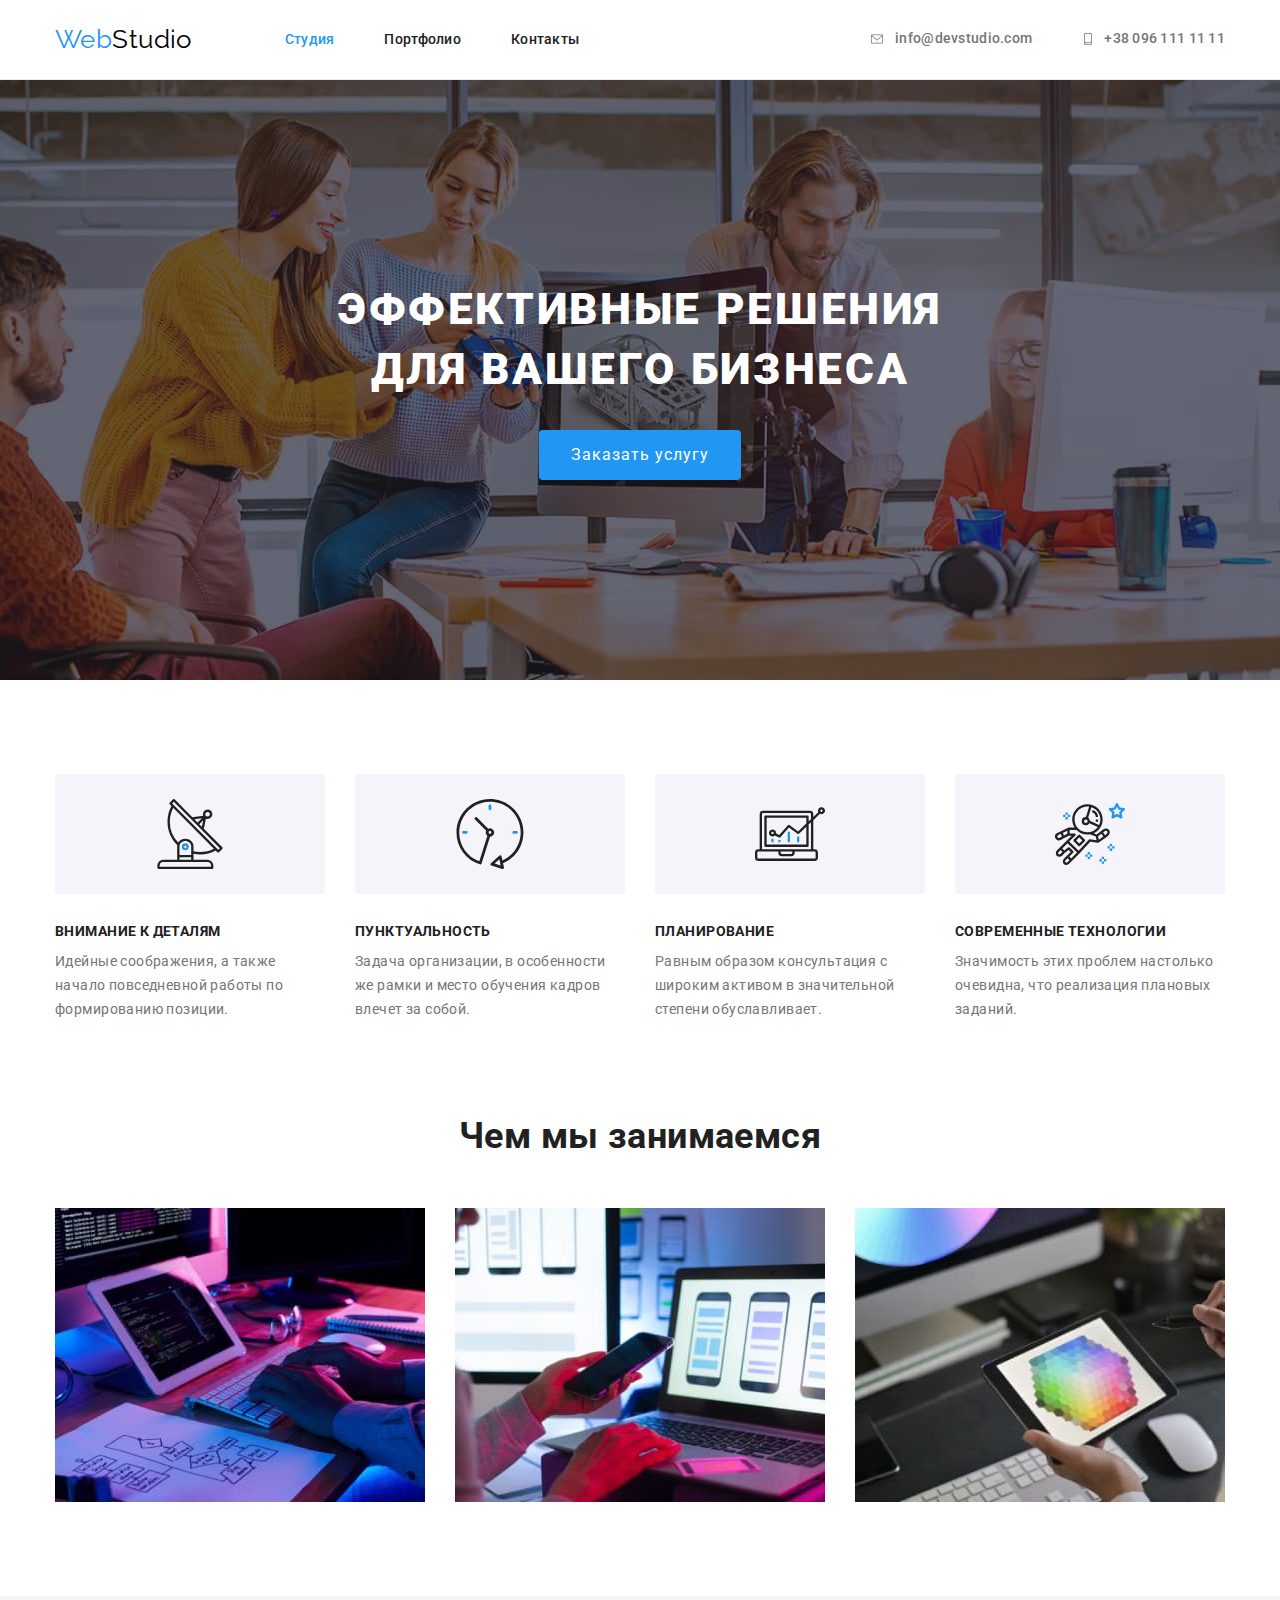
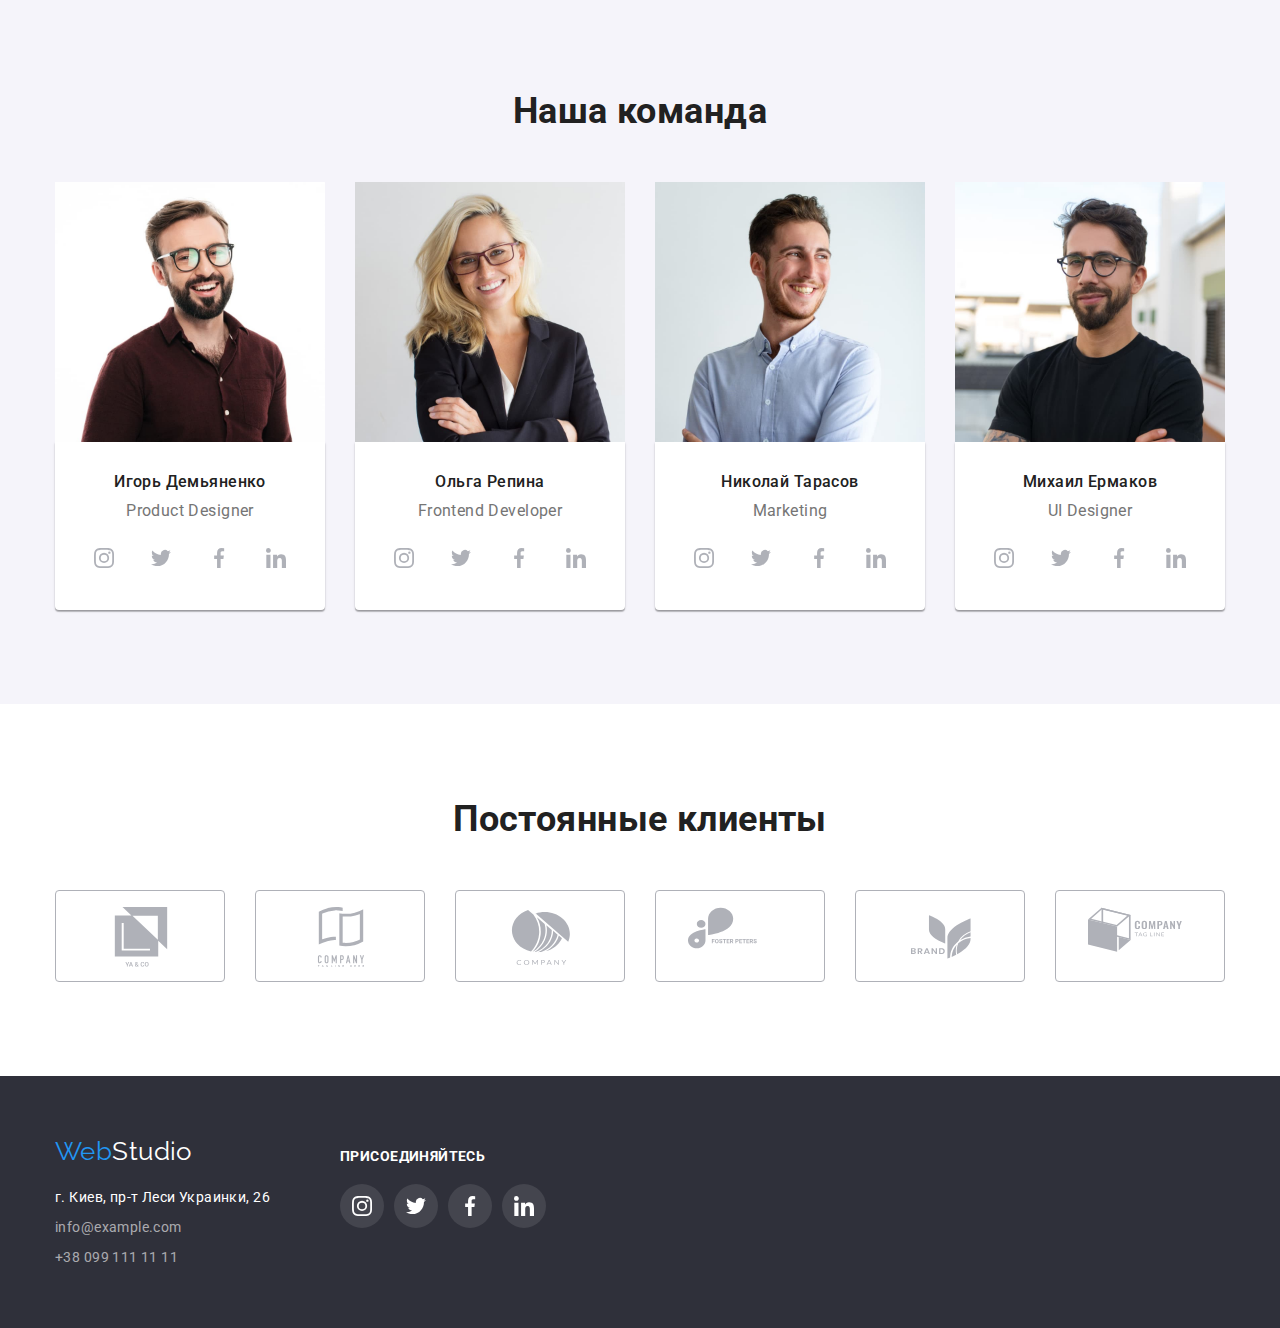
==== commit 7d303fc4: "Виправив помилки" ====
--- a/index.html
+++ b/index.html
@@ -323,56 +323,54 @@
     </main>
     <footer class="footer">
       <div class="container">
-        <div class="cont">
-          <div class="addcont">
-            <a class="logo" href="./index.html">Web<span class="logo-white">Studio</span></a>
-            <address>
-              <ul class="address list">
-                <li class="address-item">
-                  <a class="footer-address" href="">г. Киев, пр-т Леси Украинки, 26</a>
-                </li>
-                <li class="address-item">
-                  <a class="footer-link" href="mailto:info@example.com">info@example.com</a>
-                </li>
-                <li class="address-item">
-                  <a class="footer-link" href="tel:+380991111111">+38 099 111 11 11</a>
-                </li>
-              </ul>
-            </address>
-          </div>
-          <div class="join-box">
-            <h2 class="join-title">присоединяйтесь</h2>
-            <ul class="social-network list">
-              <li class="sn-item">
-                <a class="icon-join" href="">
-                  <svg width="20px" height="20px">
-                    <use href="./images/icons.svg#icon-instagram"></use>
-                  </svg>
-                </a>
+        <div>
+          <a class="logo" href="./index.html">Web<span class="logo-white">Studio</span></a>
+          <address>
+            <ul class="address list">
+              <li class="address-item">
+                <a class="footer-address" href="">г. Киев, пр-т Леси Украинки, 26</a>
               </li>
-              <li class="sn-item">
-                <a class="icon-join" href="">
-                  <svg width="20px" height="20px">
-                    <use href="./images/icons.svg#icon-twitter"></use>
-                  </svg>
-                </a>
+              <li class="address-item">
+                <a class="footer-link" href="mailto:info@example.com">info@example.com</a>
               </li>
-              <li class="sn-item">
-                <a class="icon-join" href="">
-                  <svg width="20px" height="20px">
-                    <use href="./images/icons.svg#icon-facebook"></use>
-                  </svg>
-                </a>
-              </li>
-              <li class="sn-item">
-                <a class="icon-join" href="">
-                  <svg width="20px" height="20px">
-                    <use href="./images/icons.svg#icon-linkedin"></use>
-                  </svg>
-                </a>
+              <li class="address-item">
+                <a class="footer-link" href="tel:+380991111111">+38 099 111 11 11</a>
               </li>
             </ul>
-          </div>
+          </address>
+        </div>
+        <div class="join-box">
+          <h2 class="join-title">присоединяйтесь</h2>
+          <ul class="social-network list">
+            <li class="sn-item">
+              <a class="icon-join" href="">
+                <svg width="20px" height="20px">
+                  <use href="./images/icons.svg#icon-instagram"></use>
+                </svg>
+              </a>
+            </li>
+            <li class="sn-item">
+              <a class="icon-join" href="">
+                <svg width="20px" height="20px">
+                  <use href="./images/icons.svg#icon-twitter"></use>
+                </svg>
+              </a>
+            </li>
+            <li class="sn-item">
+              <a class="icon-join" href="">
+                <svg width="20px" height="20px">
+                  <use href="./images/icons.svg#icon-facebook"></use>
+                </svg>
+              </a>
+            </li>
+            <li class="sn-item">
+              <a class="icon-join" href="">
+                <svg width="20px" height="20px">
+                  <use href="./images/icons.svg#icon-linkedin"></use>
+                </svg>
+              </a>
+            </li>
+          </ul>
         </div>
       </div>
     </footer>
--- a/css/styles.css
+++ b/css/styles.css
@@ -305,6 +305,7 @@
   display: inline-flex;
   margin-top: 16px;
   padding: 12px;
+  border-radius: 50%;
   fill: var(--logo-color);
 }
 
@@ -314,15 +315,9 @@
 
 .icon-sn:hover,
 .icon-sn:focus {
-  display: inline-flex;
   fill: var(--white-color);
-  margin-top: 16px;
   background-color: var(--accent-color);
-  padding: 12px;
   border-radius: 50%;
-  justify-content: center;
-  align-items: center;
-  outline: none;
 }
 
 /* Clients */
@@ -337,14 +332,13 @@
 }
 
 .logo-clients {
-  display: flex;
+  display: inline-block;
   width: 170px;
   height: 92px;
+  padding: 16px 32px;
   color: var(--logo-color);
   border: 1px solid var(--logo-color);
   border-radius: 4px;
-  align-items: center;
-  justify-content: center;
 }
 
 .logo-clients:hover,
@@ -375,11 +369,10 @@
   cursor: pointer;
   color: var(--title-text-color);
   background-color: var(--secondary-background-color);
-  font-family: inherit;
   font-weight: 500;
   font-size: 16px;
   line-height: 1.63;
-  text-align: center;
+  outline: none;
 }
 
 .filter-item:not(:last-child) {
@@ -393,7 +386,6 @@
   color: var(--white-color);
   box-shadow: 0px 3px 1px rgba(0, 0, 0, 0.1), 0px 1px 2px rgba(0, 0, 0, 0.08),
     0px 2px 2px rgba(0, 0, 0, 0.12);
-  outline: none;
 }
 
 /* Secton portfolio */
@@ -440,9 +432,8 @@
 }
 
 /* Footer */
-.footer .cont {
-  display: flex;
-  flex-wrap: wrap;
+.footer .container {
+  display: flex;
 }
 
 .footer {
@@ -507,17 +498,19 @@
 }
 
 .icon-join {
-  display: flex;
+  display: inline-block;
+  width: 44px;
+  height: 44px;
+  padding: 12px;
   background-color: rgba(255, 255, 255, 0.1);
-  padding: 12px;
   border-radius: 50%;
   fill: var(--white-color);
+  outline: none;
 }
 
 .icon-join:hover,
 .icon-join:focus {
   background: var(--accent-color);
-  outline: none;
 }
 
 .sn-item:not(:last-child) {
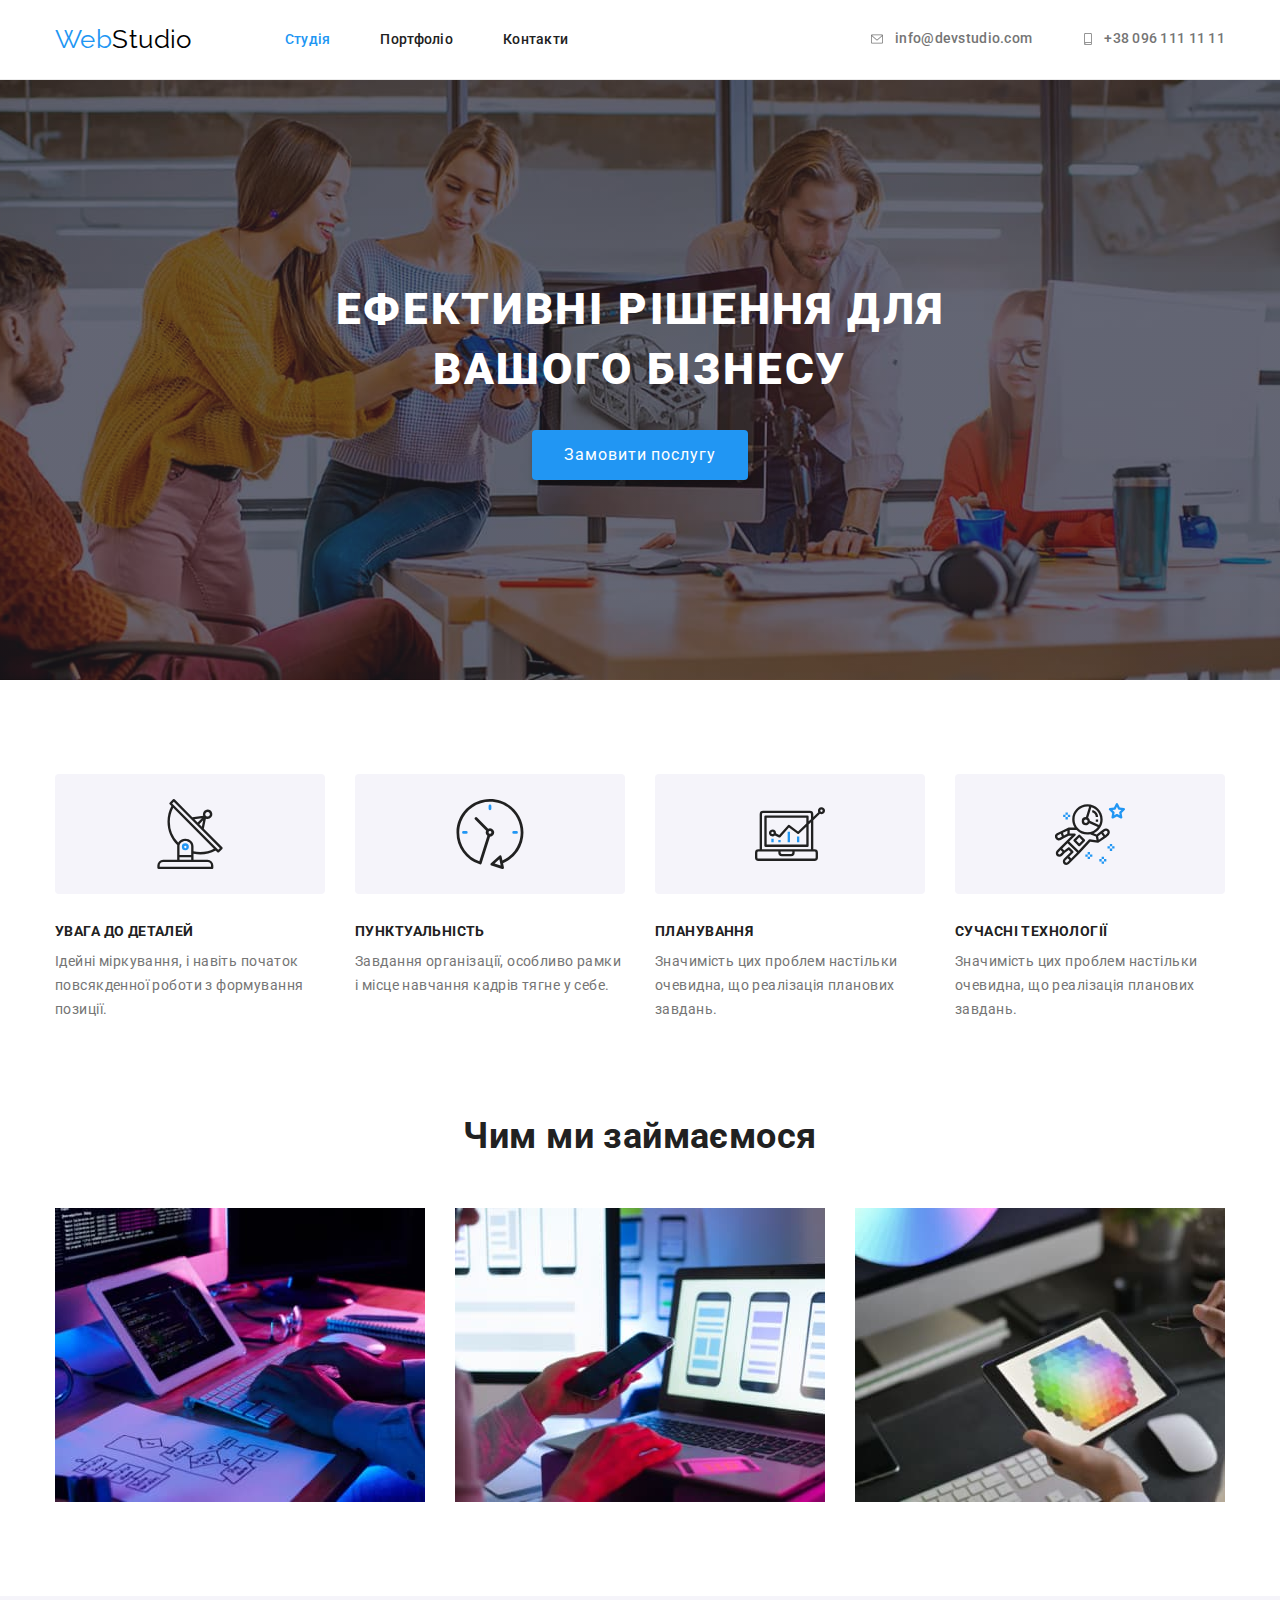
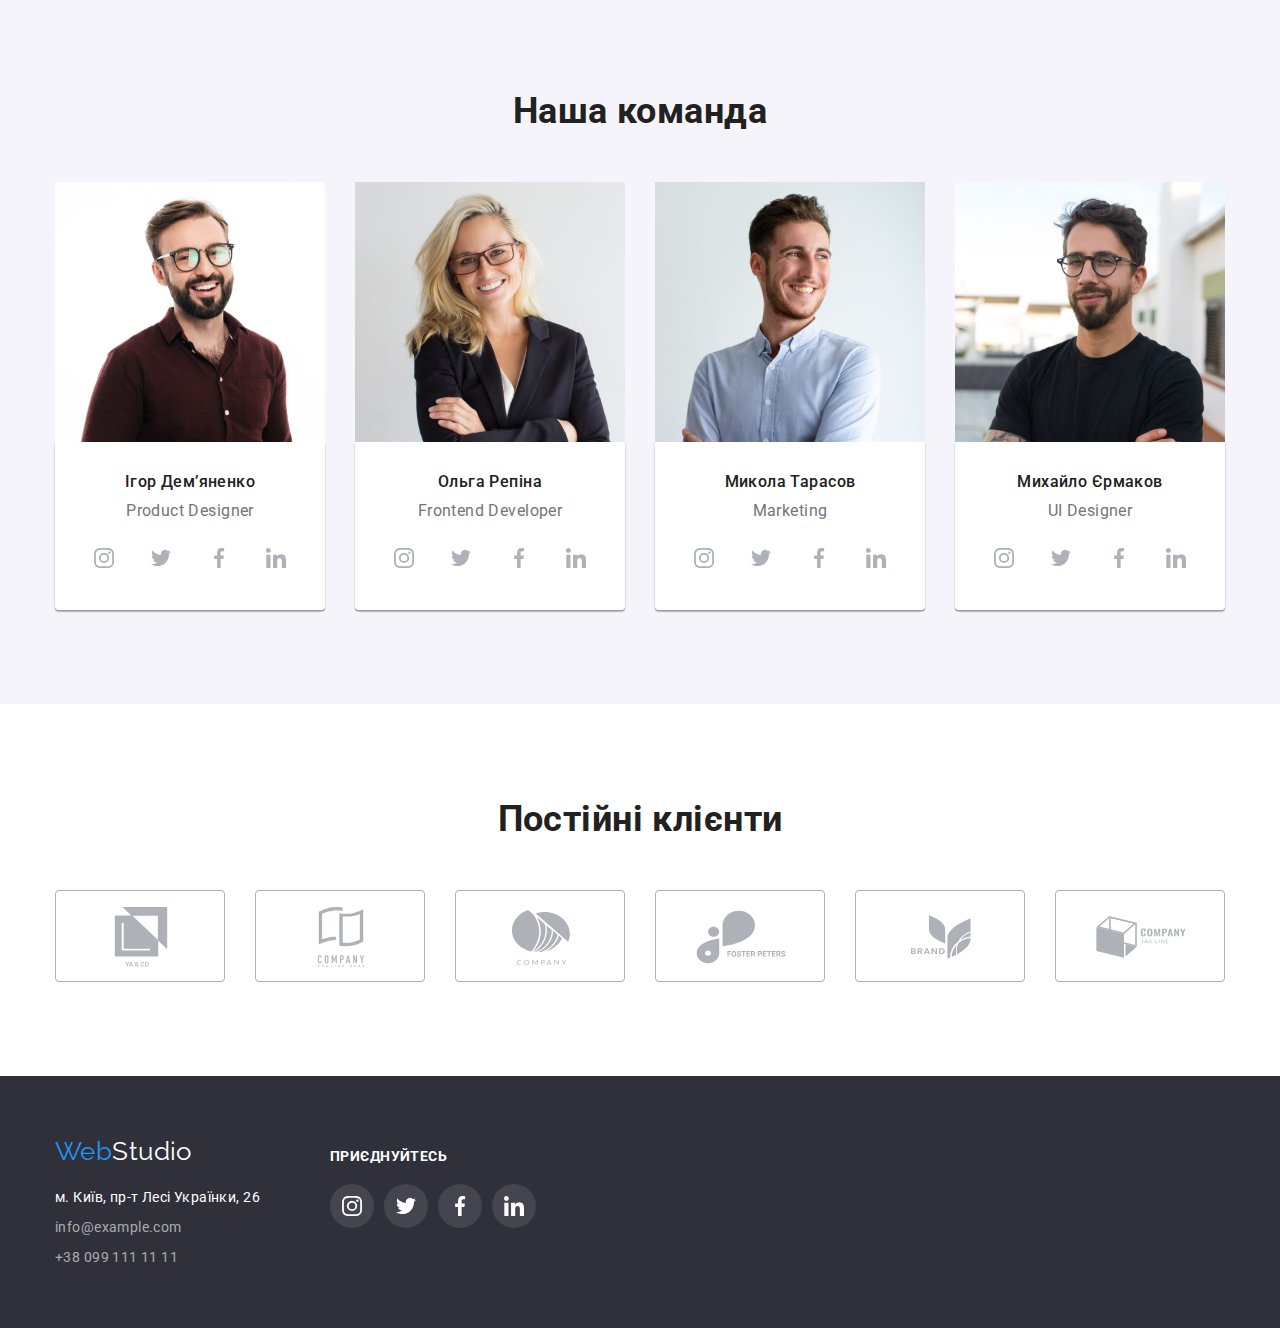
==== commit f63f4e6c: "Змінив мову на українську" ====
--- a/index.html
+++ b/index.html
@@ -4,7 +4,7 @@
     <meta charset="UTF-8" />
     <meta http-equiv="X-UA-Compatible" content="IE=edge" />
     <meta name="viewport" content="width=device-width, initial-scale=1.0" />
-    <title>Студия</title>
+    <title>Студія</title>
     <link rel="preconnect" href="https://fonts.googleapis.com" />
     <link rel="preconnect" href="https://fonts.gstatic.com" crossorigin />
     <link
@@ -23,9 +23,9 @@
         <nav class="site-nav">
           <a href="./index.html" class="logo">Web<span class="logo-black">Studio</span></a>
           <ul class="navigation list">
-            <li class="nav-item"><a href="./index.html" class="nav-link current">Студия</a></li>
-            <li class="nav-item"><a href="./portfolio.html" class="nav-link">Портфолио</a></li>
-            <li class="nav-item"><a href="" class="nav-link">Контакты</a></li>
+            <li class="nav-item"><a href="./index.html" class="nav-link current">Студія</a></li>
+            <li class="nav-item"><a href="./portfolio.html" class="nav-link">Портфоліо</a></li>
+            <li class="nav-item"><a href="" class="nav-link">Контакти</a></li>
           </ul>
         </nav>
         <ul class="auth-nav list">
@@ -51,13 +51,13 @@
     <main>
       <section class="section hero">
         <div class="container">
-          <h1 class="hero-title">Эффективные решения для вашего бизнеса</h1>
-          <button type="button" class="btn">Заказать услугу</button>
+          <h1 class="hero-title">Ефективні рішення для вашого бізнесу</h1>
+          <button type="button" class="btn">Замовити послугу</button>
         </div>
       </section>
       <section class="section about">
         <div class="container">
-          <h2 class="visually-hidden">Преимущества</h2>
+          <h2 class="visually-hidden">Переваги</h2>
           <ul class="benefit list">
             <li class="benefit-item">
               <div class="icon-benefit">
@@ -65,9 +65,9 @@
                   <use href="./images/icons.svg#icon-antenna"></use>
                 </svg>
               </div>
-              <h3 class="benefit-title">Внимание к деталям</h3>
+              <h3 class="benefit-title">Увага до деталей</h3>
               <p class="benefit-text">
-                Идейные соображения, а также начало повседневной работы по формированию позиции.
+                Ідейні міркування, і навіть початок повсякденної роботи з формування позиції.
               </p>
             </li>
             <li class="benefit-item">
@@ -76,9 +76,9 @@
                   <use href="./images/icons.svg#icon-clock"></use>
                 </svg>
               </div>
-              <h3 class="benefit-title">Пунктуальность</h3>
+              <h3 class="benefit-title">Пунктуальність</h3>
               <p class="benefit-text">
-                Задача организации, в особенности же рамки и место обучения кадров влечет за собой.
+                Завдання організації, особливо рамки і місце навчання кадрів тягне у себе.
               </p>
             </li>
             <li class="benefit-item">
@@ -87,9 +87,9 @@
                   <use href="./images/icons.svg#icon-diagram"></use>
                 </svg>
               </div>
-              <h3 class="benefit-title">Планирование</h3>
+              <h3 class="benefit-title">Планування</h3>
               <p class="benefit-text">
-                Равным образом консультация с широким активом в значительной степени обуславливает.
+                Значимість цих проблем настільки очевидна, що реалізація планових завдань.
               </p>
             </li>
             <li class="benefit-item">
@@ -98,9 +98,9 @@
                   <use href="./images/icons.svg#icon-astronaut"></use>
                 </svg>
               </div>
-              <h3 class="benefit-title">Современные технологии</h3>
+              <h3 class="benefit-title">Сучасні технології</h3>
               <p class="benefit-text">
-                Значимость этих проблем настолько очевидна, что реализация плановых заданий.
+                Значимість цих проблем настільки очевидна, що реалізація планових завдань.
               </p>
             </li>
           </ul>
@@ -108,7 +108,7 @@
       </section>
       <section class="section">
         <div class="container">
-          <h2 class="section-title">Чем мы занимаемся</h2>
+          <h2 class="section-title">Чим ми займаємося</h2>
           <ul class="specilization list">
             <li class="specilization-item">
               <img
@@ -147,7 +147,7 @@
                 height="260"
               />
               <div class="employee-thumb">
-                <h3 class="employee-name">Игорь Демьяненко</h3>
+                <h3 class="employee-name">Ігор Демʼяненко</h3>
                 <p class="employee-position">Product Designer</p>
                 <a class="icon-sn" href="">
                   <svg width="20px" height="20px">
@@ -180,7 +180,7 @@
                 height="260"
               />
               <div class="employee-thumb">
-                <h3 class="employee-name">Ольга Репина</h3>
+                <h3 class="employee-name">Ольга Репіна</h3>
                 <p class="employee-position">Frontend Developer</p>
                 <a class="icon-sn" href="">
                   <svg width="20px" height="20px">
@@ -213,7 +213,7 @@
                 height="260"
               />
               <div class="employee-thumb">
-                <h3 class="employee-name">Николай Тарасов</h3>
+                <h3 class="employee-name">Микола Тарасов</h3>
                 <p class="employee-position">Marketing</p>
                 <a class="icon-sn" href="">
                   <svg width="20px" height="20px">
@@ -246,7 +246,7 @@
                 height="260"
               />
               <div class="employee-thumb">
-                <h3 class="employee-name">Михаил Ермаков</h3>
+                <h3 class="employee-name">Михайло Єрмаков</h3>
                 <p class="employee-position">UI Designer</p>
                 <a class="icon-sn" href="">
                   <svg width="20px" height="20px">
@@ -274,7 +274,7 @@
         </div>
       </section>
       <section class="section container">
-        <h2 class="section-title">Постоянные клиенты</h2>
+        <h2 class="section-title">Постійні клієнти</h2>
         <ul class="clients list">
           <li class="clients-item">
             <a class="logo-clients" href="">
@@ -328,7 +328,7 @@
           <address>
             <ul class="address list">
               <li class="address-item">
-                <a class="footer-address" href="">г. Киев, пр-т Леси Украинки, 26</a>
+                <a class="footer-address" href="">м. Київ, пр-т Лесі Українки, 26</a>
               </li>
               <li class="address-item">
                 <a class="footer-link" href="mailto:info@example.com">info@example.com</a>
@@ -340,7 +340,7 @@
           </address>
         </div>
         <div class="join-box">
-          <h2 class="join-title">присоединяйтесь</h2>
+          <h2 class="join-title">приєднуйтесь</h2>
           <ul class="social-network list">
             <li class="sn-item">
               <a class="icon-join" href="">
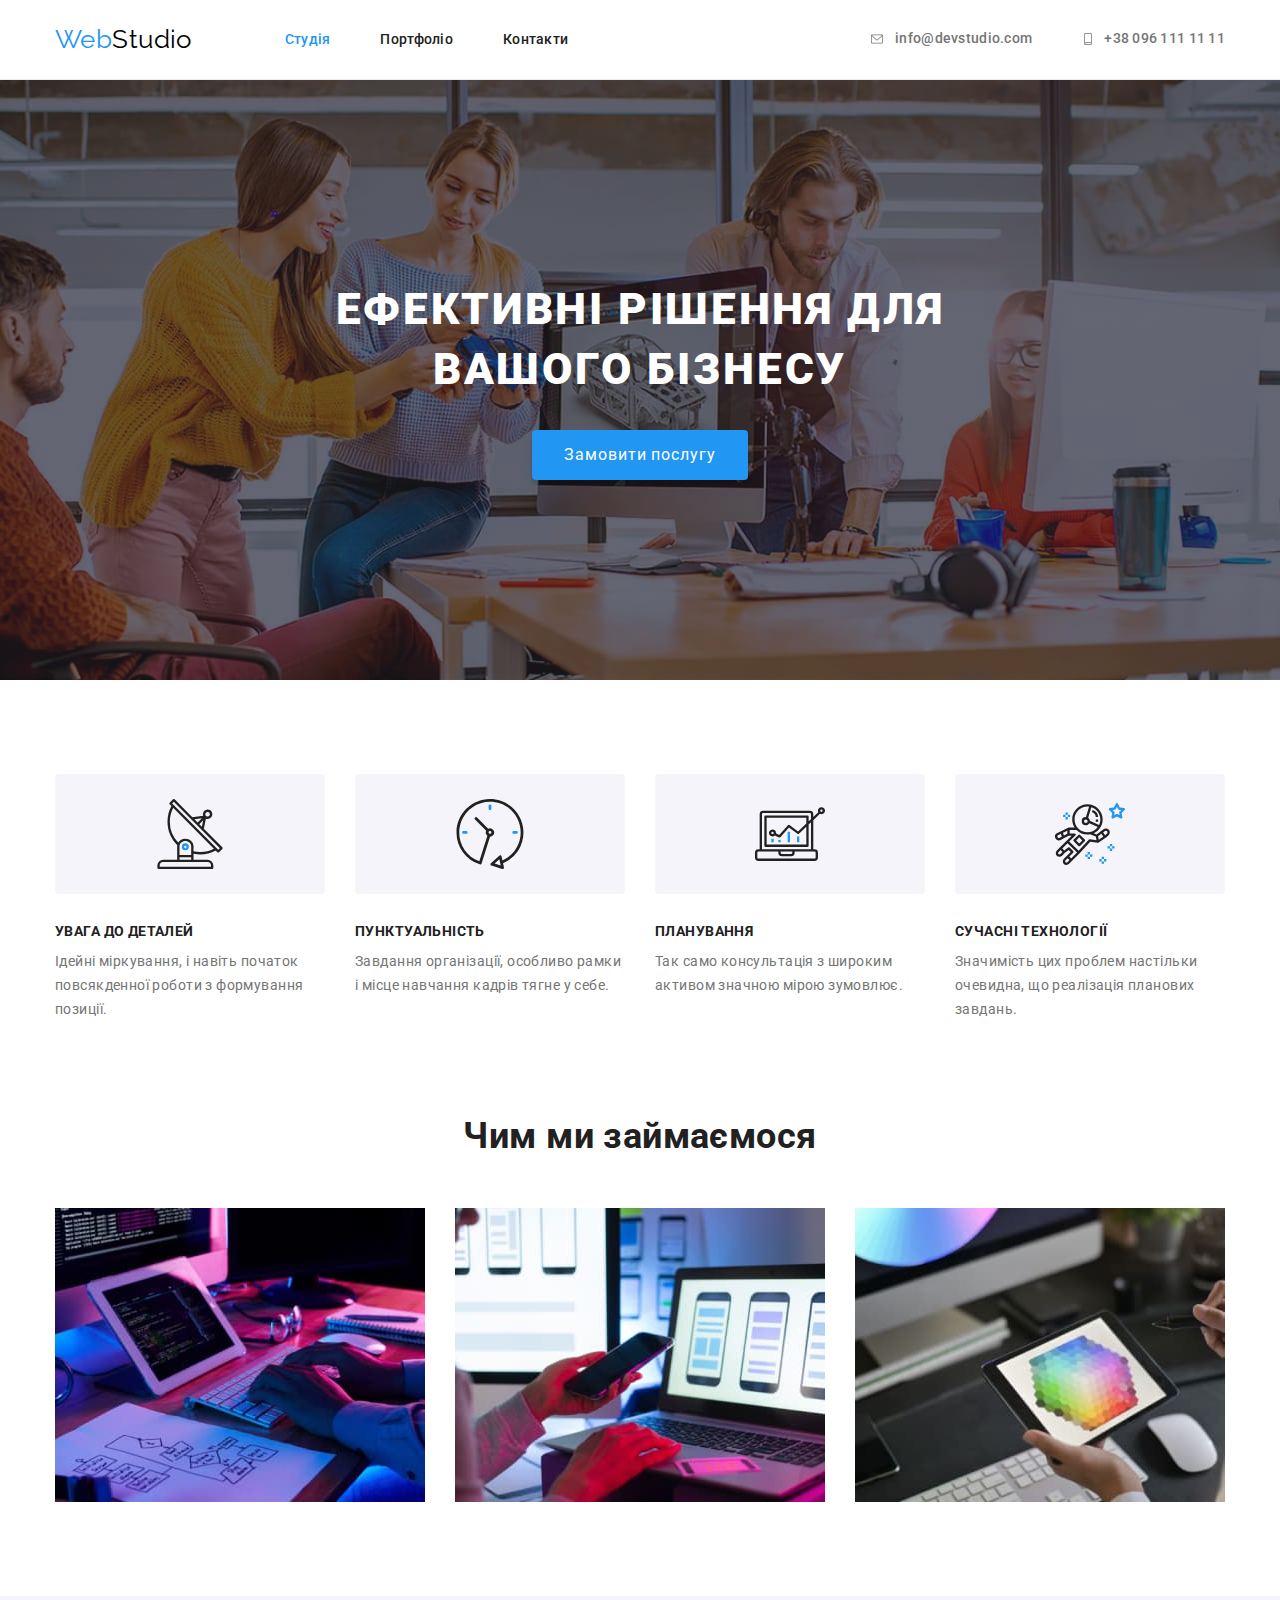
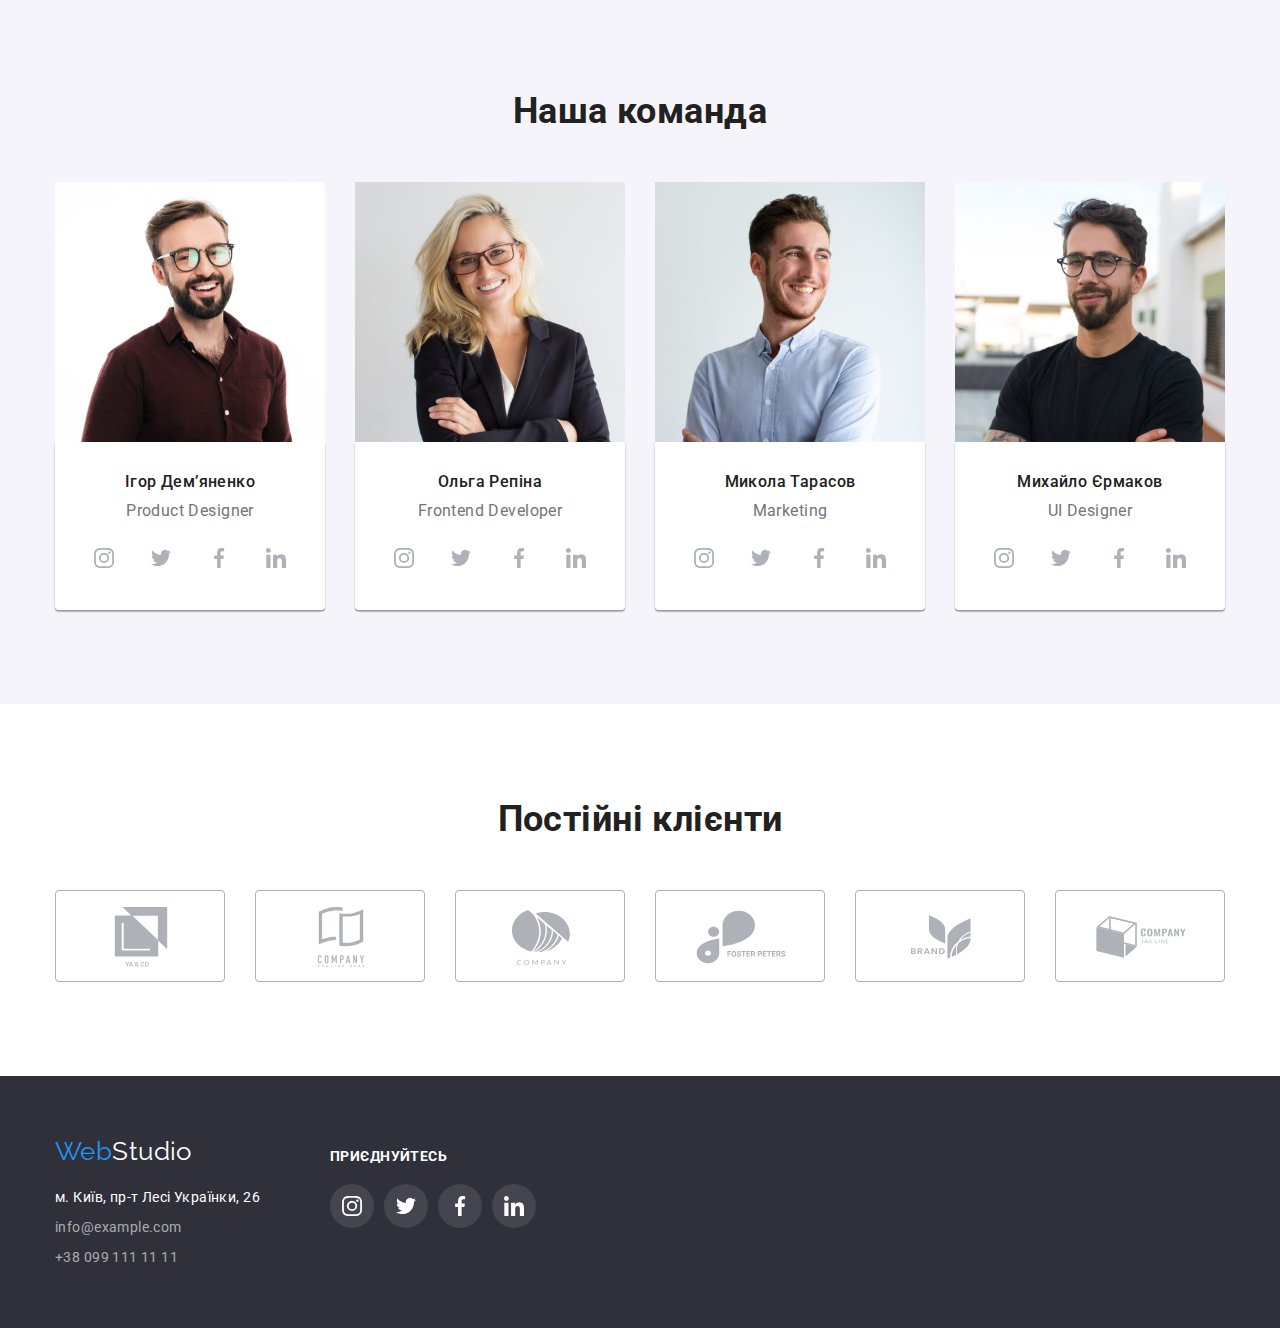
==== commit ea0e1992: "Update index.html" ====
--- a/index.html
+++ b/index.html
@@ -89,7 +89,7 @@
               </div>
               <h3 class="benefit-title">Планування</h3>
               <p class="benefit-text">
-                Значимість цих проблем настільки очевидна, що реалізація планових завдань.
+                Так само консультація з широким активом значною мірою зумовлює.
               </p>
             </li>
             <li class="benefit-item">
@@ -142,7 +142,7 @@
               <img
                 class="no-gap"
                 src="./images/foto1.jpg"
-                alt="Сотрудник отдела дизайна продуктов"
+                alt="Співробітник відділу дизайну продуктів"
                 width="270"
                 height="260"
               />
@@ -175,7 +175,7 @@
               <img
                 class="no-gap"
                 src="./images/foto2.jpg"
-                alt="Сотрудник отдела фронтенд-разроботки"
+                alt="Співробітник відділу фронтенд-разробки"
                 width="270"
                 height="260"
               />
@@ -208,7 +208,7 @@
               <img
                 class="no-gap"
                 src="./images/foto3.jpg"
-                alt="Сотрудник отдела маркетинга"
+                alt="Співробітник відділу маркетинга"
                 width="270"
                 height="260"
               />
@@ -241,7 +241,7 @@
               <img
                 class="no-gap"
                 src="./images/foto4.jpg"
-                alt="Сотрудник отдела дизайна интерфейсов"
+                alt="Співробітник відділу дизайну інтерфейсів"
                 width="270"
                 height="260"
               />
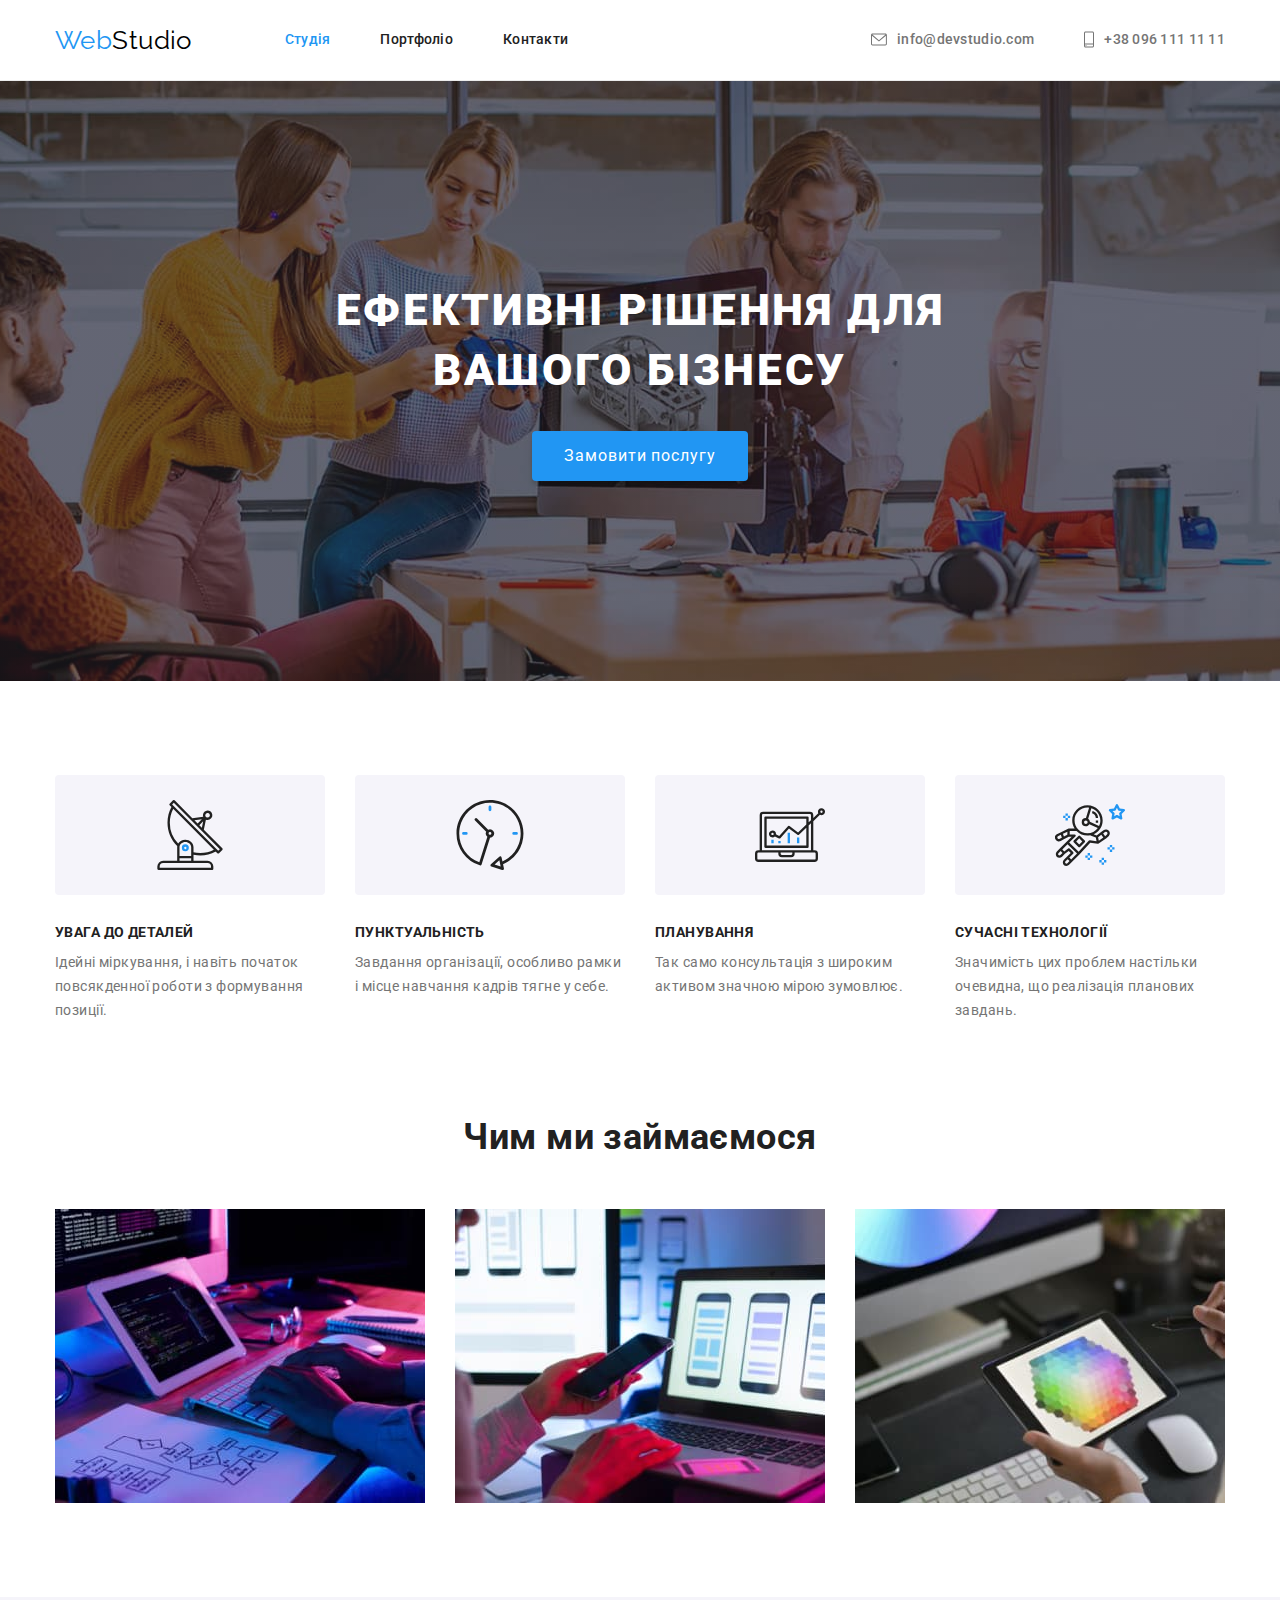
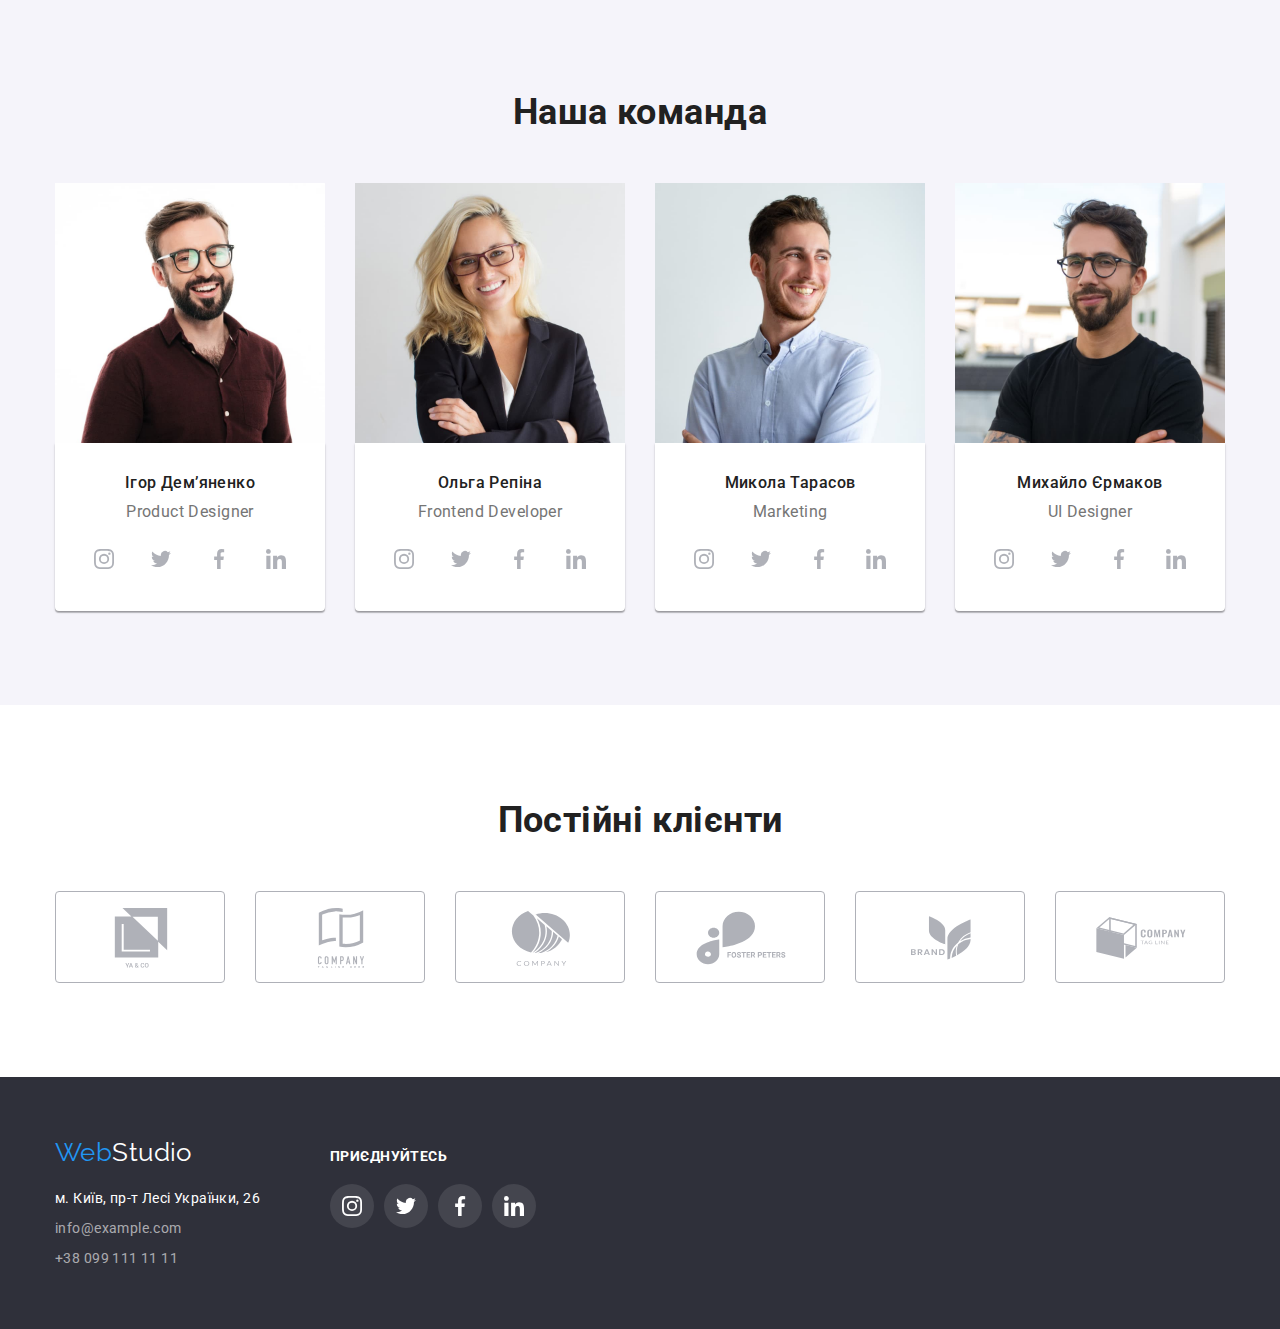
==== commit b7f96f49: "Вніс правки згідно вказівок ментора" ====
--- a/index.html
+++ b/index.html
@@ -1,5 +1,5 @@
 <!DOCTYPE html>
-<html lang="ru">
+<html lang="uk">
   <head>
     <meta charset="UTF-8" />
     <meta http-equiv="X-UA-Compatible" content="IE=edge" />
@@ -31,7 +31,7 @@
         <ul class="auth-nav list">
           <li class="auth-item">
             <a href="mailto:info@devstudio.com" class="auth-link">
-              <svg class="icon-auth" width="16px" height="12px">
+              <svg class="icon-auth" width="16" height="17">
                 <use href="./images/icons.svg#icon-envelope"></use>
               </svg>
               info@devstudio.com
@@ -39,7 +39,7 @@
           </li>
           <li class="auth-item">
             <a href="tel:+380961111111" class="auth-link">
-              <svg class="icon-auth" width="12px" height="12px">
+              <svg class="icon-auth" width="10" height="17">
                 <use href="./images/icons.svg#icon-smartphone"></use>
               </svg>
               +38 096 111 11 11
@@ -322,7 +322,7 @@
       </section>
     </main>
     <footer class="footer">
-      <div class="container">
+      <div class="container footer-mark">
         <div>
           <a class="logo" href="./index.html">Web<span class="logo-white">Studio</span></a>
           <address>
--- a/css/styles.css
+++ b/css/styles.css
@@ -41,8 +41,8 @@
 h3,
 ul,
 p {
-  margin-top: 0;
-  margin-bottom: 0;
+  margin-top: 0px;
+  margin-bottom: 0px;
 }
 
 /* Container */
@@ -85,7 +85,6 @@
 
 .header {
   border-bottom: 1px solid #ececec;
-  padding: 24px 0px;
 }
 
 .main-nav {
@@ -95,16 +94,19 @@
 
 .site-nav {
   display: flex;
+  align-items: center;
   padding-left: 0px;
 }
 
 .navigation {
   display: flex;
+  padding-left: 0px;
   align-items: center;
-  padding-left: 0px;
-}
-
-.site-nav .nav-link {
+}
+
+.nav-link {
+  display: block;
+  padding: 32px 0px;
   color: var(--title-text-color);
   font-weight: 500;
   line-height: 1.14;
@@ -112,12 +114,12 @@
   text-decoration: none;
 }
 
-.site-nav .nav-link:hover,
-.site-nav .nav-link:focus {
+.nav-link:hover,
+.nav-link:focus {
   color: var(--accent-color);
 }
 
-.site-nav .current {
+.current {
   color: var(--accent-color);
 }
 
@@ -126,11 +128,16 @@
 }
 
 .auth-nav {
-  display: flex;
-  padding-left: 0px;
+  display: inline-flex;
   margin-left: auto;
-}
-.auth-nav .auth-link {
+  padding-left: 0px;
+}
+
+.auth-item:not(:last-child) {
+  margin-right: 50px;
+}
+
+.auth-link {
   display: flex;
   align-items: center;
   color: var(--primary-text-color);
@@ -140,14 +147,11 @@
   text-decoration: none;
 }
 
-.auth-nav .auth-link:hover,
-.auth-nav .auth-link:focus {
+.auth-link:hover,
+.auth-link:focus {
   color: var(--accent-color);
 }
 
-.auth-item:not(:last-child) {
-  margin-right: 50px;
-}
 .icon-auth {
   margin-right: 10px;
   fill: currentColor;
@@ -173,8 +177,8 @@
 .hero {
   margin-right: auto;
   margin-left: auto;
+  max-width: 1600px;
   padding: 200px 0px;
-  max-width: 1600px;
   text-align: center;
   background-color: var(--hero-bg-color);
   background-image: linear-gradient(to right, rgba(47, 48, 58, 0.4), rgba(47, 48, 58, 0.4)),
@@ -199,8 +203,8 @@
   width: 1px;
   height: 1px;
   margin: -1px;
-  border: 0;
-  padding: 0;
+  border: 0px;
+  padding: 0px;
   white-space: nowrap;
   clip-path: inset(100%);
   clip: rect(0 0 0 0);
@@ -208,12 +212,12 @@
 }
 
 .about {
-  padding-bottom: 0;
+  padding-bottom: 0px;
 }
 
 .benefit {
   display: flex;
-  padding-left: 0;
+  padding-left: 0px;
 }
 .benefit-item {
   width: 270px;
@@ -223,7 +227,7 @@
 }
 
 .benefit-title {
-  margin-top: 0;
+  margin-top: 0px;
   margin-bottom: 10px;
   color: var(--title-text-color);
   font-size: 14px;
@@ -231,12 +235,12 @@
   text-transform: uppercase;
 }
 .benefit-text {
-  margin-top: 0;
-  margin-bottom: 0;
+  margin-top: 0px;
+  margin-bottom: 0px;
   line-height: 1.71;
 }
 
-.benefit-item .icon-benefit {
+.icon-benefit {
   display: flex;
   height: 120px;
   margin-bottom: 30px;
@@ -247,7 +251,7 @@
 }
 
 .section-title {
-  margin-top: 0;
+  margin-top: 0px;
   margin-bottom: 50px;
   color: var(--title-text-color);
   font-size: 36px;
@@ -257,7 +261,7 @@
 
 .specilization {
   display: flex;
-  padding-left: 0;
+  padding-left: 0px;
 }
 
 .specilization-item:not(:last-child) {
@@ -270,10 +274,10 @@
 
 .employee {
   display: flex;
-  padding-left: 0;
-}
-
-.employee .employee-list:not(:last-child) {
+  padding-left: 0px;
+}
+
+.employee-list:not(:last-child) {
   margin-right: 30px;
 }
 
@@ -285,7 +289,7 @@
   text-align: center;
 }
 
-.employee .employee-position {
+.employee-position {
   margin-top: 10px;
   font-size: 16px;
   line-height: 1.19;
@@ -318,6 +322,7 @@
   fill: var(--white-color);
   background-color: var(--accent-color);
   border-radius: 50%;
+  outline: transparent;
 }
 
 /* Clients */
@@ -345,6 +350,7 @@
 .logo-clients:focus {
   color: var(--accent-color);
   border-color: var(--accent-color);
+  outline: transparent;
 }
 
 .clients-item:not(:last-child) {
@@ -357,9 +363,9 @@
 
 .filter-box {
   display: flex;
+  padding-bottom: 50px;
+  padding-left: 0px;
   justify-content: center;
-  padding-bottom: 50px;
-  padding-left: 0;
 }
 
 .filter-btn {
@@ -393,8 +399,8 @@
 .project {
   display: flex;
   flex-wrap: wrap;
-  padding-left: 0;
-  padding-right: 0;
+  padding-left: 0px;
+  padding-right: 0px;
 }
 
 .project-item {
@@ -403,10 +409,10 @@
 }
 
 .project-item:nth-child(3n) {
-  margin-right: 0;
+  margin-right: 0px;
 }
 .project-item:nth-last-child(-n + 3) {
-  margin-bottom: 0;
+  margin-bottom: 0px;
 }
 
 .project-item:hover {
@@ -414,31 +420,46 @@
     1px 4px 6px rgba(0, 0, 0, 0.16);
 }
 
+.project-link {
+  display: block;
+  text-decoration: none;
+  outline: transparent;
+}
+
 .image-title {
   color: var(--title-text-color);
   font-size: 18px;
+  line-height: calc(36 / 18);
   letter-spacing: 0.06em;
+}
+
+.project-link:focus {
+  box-shadow: 0px 1px 1px rgba(0, 0, 0, 0.12), 0px 4px 4px rgba(0, 0, 0, 0.06),
+    1px 4px 6px rgba(0, 0, 0, 0.16);
 }
 
 .affiliation {
   margin-top: 4px;
   font-size: 16px;
+  line-height: calc(30 / 16);
+  color: var(--primary-text-color);
 }
 
 .title-thumb {
+  padding: 20px 24px;
   border: 1px solid #eeeeee;
   border-top: none;
-  padding: 20px 24px;
 }
 
 /* Footer */
-.footer .container {
-  display: flex;
+.footer-mark {
+  display: flex;
+  align-items: baseline;
 }
 
 .footer {
+  padding: 60px 0px;
   background-color: var(--third-background-color);
-  padding: 60px 0px;
 }
 
 .footer .logo {
@@ -448,7 +469,7 @@
 }
 
 .address {
-  padding: 0;
+  padding: 0px;
 }
 
 .address-item:not(:first-child) {
@@ -479,7 +500,6 @@
 /* Join */
 
 .join-box {
-  margin-top: 12px;
   margin-left: 70px;
 }
 
@@ -493,7 +513,7 @@
 .social-network {
   display: flex;
   margin-top: 20px;
-  padding-left: 0;
+  padding-left: 0px;
   list-style: none;
 }
 
